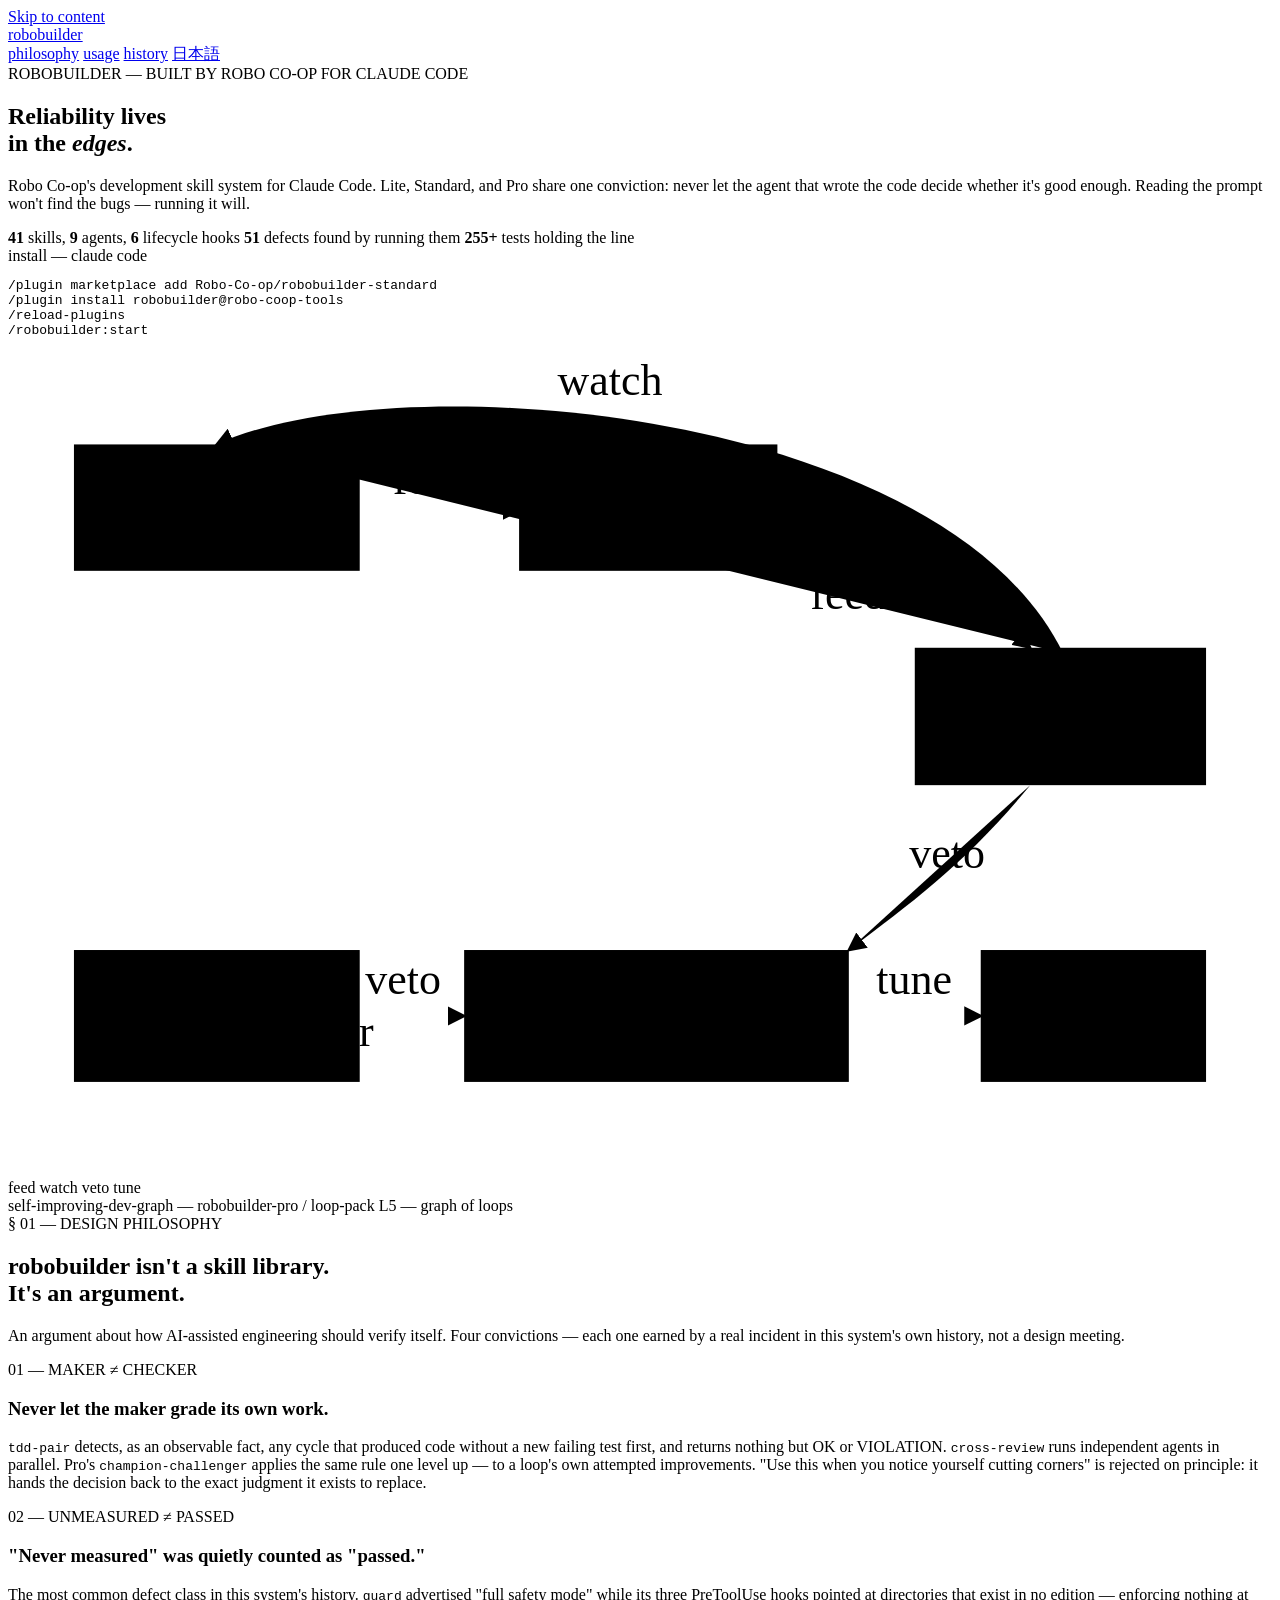
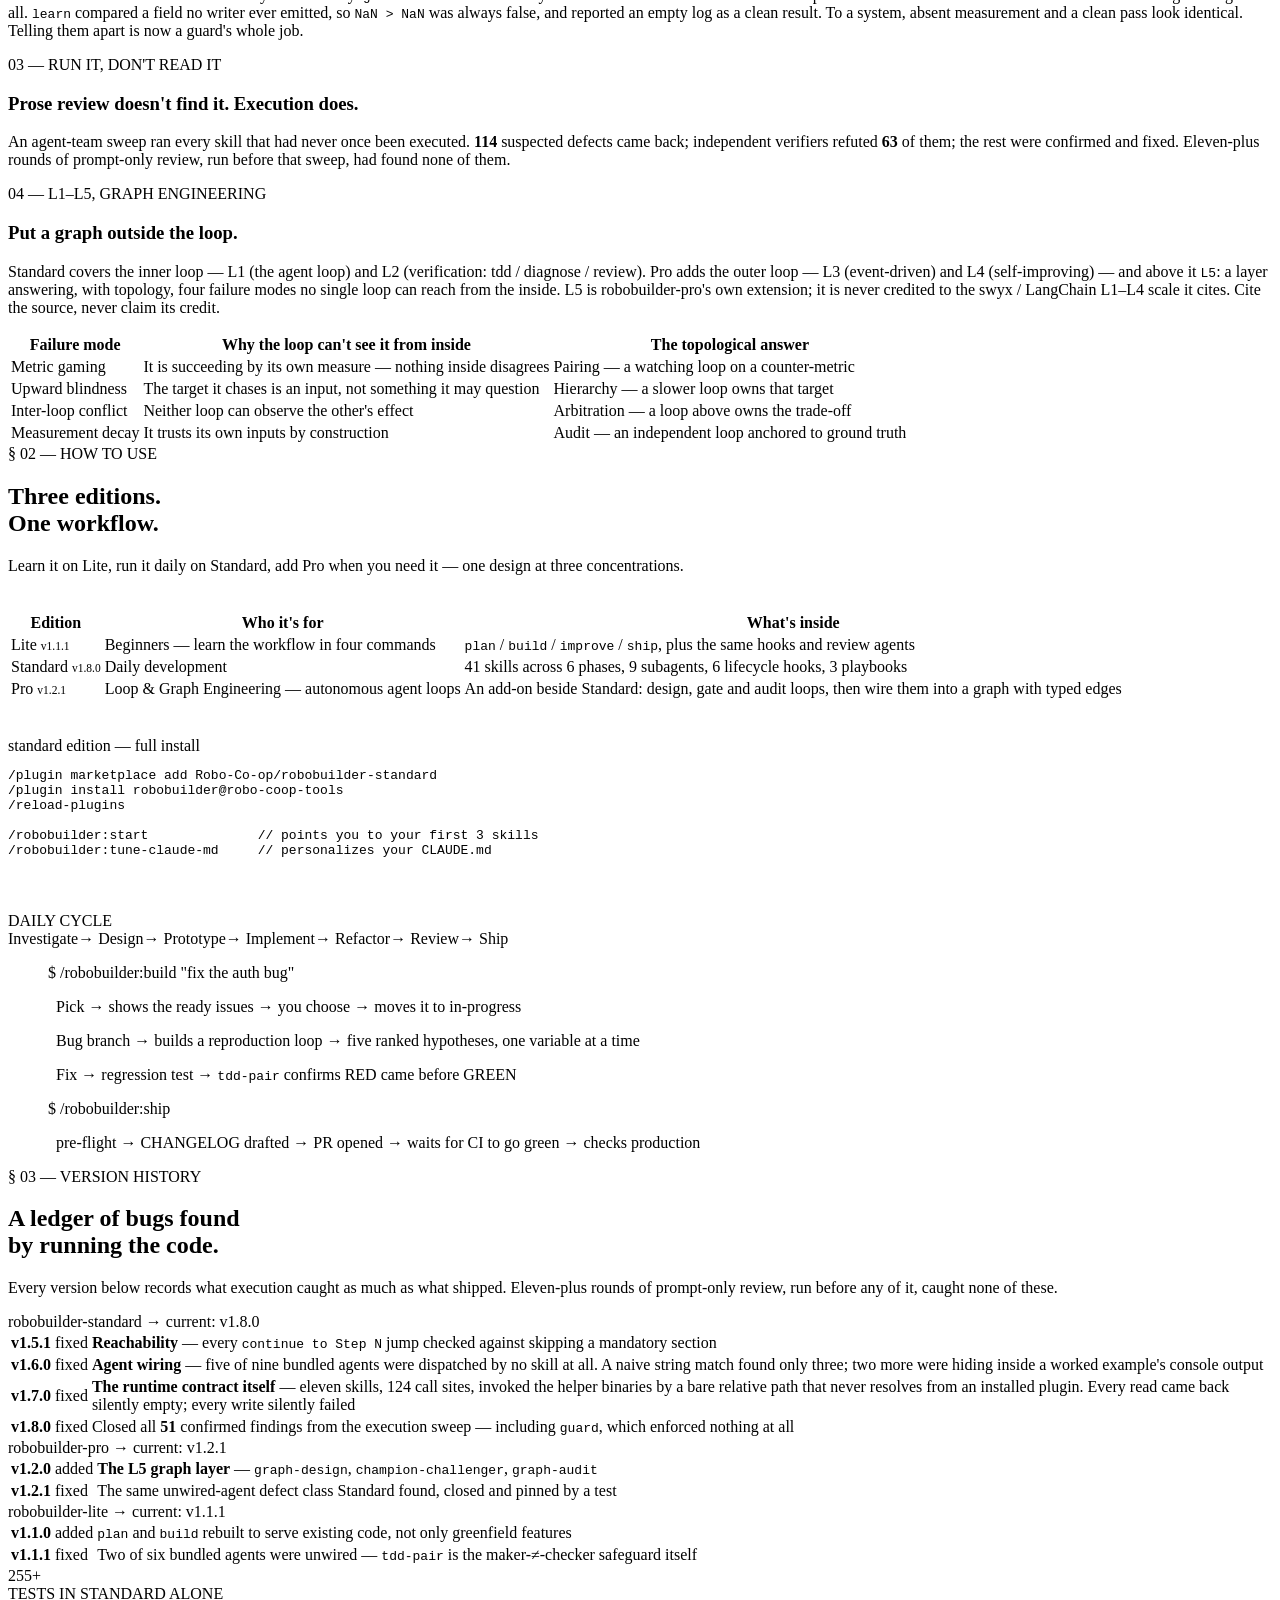
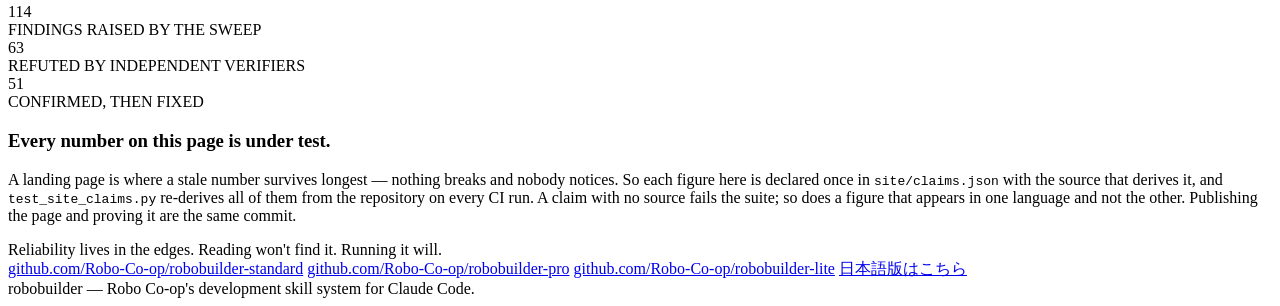
==== site/index.html @ 567af494 "Add the robobuilder site, with every number it prints under test The landing page is the artifact wh" ====
<!doctype html>
<html lang="en">
<head>
<meta charset="utf-8">
<meta name="viewport" content="width=device-width, initial-scale=1">
<title>robobuilder — reliability lives in the edges</title>
<meta name="description" content="Robo Co-op's development skill system for Claude Code. Never let the agent that wrote the code decide whether it's good enough.">
<meta property="og:title" content="robobuilder">
<meta property="og:description" content="Robo Co-op's development skill system for Claude Code. Reading the prompt won't find the bugs — running it will.">
<meta property="og:type" content="website">
<link rel="alternate" hreflang="en" href="/">
<link rel="alternate" hreflang="ja" href="/ja/">
<link rel="alternate" hreflang="x-default" href="/">
<link rel="icon" href="data:image/svg+xml,<svg xmlns='http://www.w3.org/2000/svg' viewBox='0 0 16 16'><rect width='16' height='16' fill='%23387E76'/></svg>">
<link rel="stylesheet" href="/assets/fonts.css">
<link rel="stylesheet" href="/assets/site.css">
</head>
<body>

<a class="skip" href="#main">Skip to content</a>

<div class="topbar">
  <div class="topbar-inner">
    <a class="brand" href="#top"><span class="dot"></span>robobuilder</a>
    <nav class="topnav" aria-label="Sections">
      <a class="navlink" href="#philosophy">philosophy</a>
      <a class="navlink" href="#usage">usage</a>
      <a class="navlink" href="#history">history</a>
      <a class="lang" href="/ja/" hreflang="ja" lang="ja">日本語</a>
    </nav>
  </div>
</div>

<main id="main">
<div id="top"></div>

<section class="hero">
  <div class="wrap">
    <div class="hero-grid">
      <div>
        <div class="eyebrow">ROBOBUILDER — BUILT BY ROBO CO-OP FOR CLAUDE CODE</div>
        <h1>Reliability lives<br>in the <em>edges</em>.</h1>
        <p class="lede">
          Robo Co-op's development skill system for Claude Code. Lite, Standard, and Pro
          share one conviction: never let the agent that wrote the code decide whether it's
          good enough. Reading the prompt won't find the bugs — running it will.
        </p>
        <div class="hero-meta">
          <span><b data-claim="skills">41</b> skills, <b data-claim="agents">9</b> agents, <b data-claim="hooks">6</b> lifecycle hooks</span>
          <span><b data-claim="sweep_confirmed">51</b> defects found by running them</span>
          <span><b data-claim="tests_floor">255+</b> tests holding the line</span>
        </div>
        <div class="install">
          <span class="corner tl"></span><span class="corner tr"></span><span class="corner bl"></span><span class="corner br"></span>
          <div class="install-label">install — claude code</div>
          <pre><span class="cmt">/plugin marketplace add</span> <span class="tok">Robo-Co-op/robobuilder-standard</span>
<span class="cmt">/plugin install</span> <span class="tok">robobuilder@robo-coop-tools</span>
<span class="cmt">/reload-plugins</span>
<span class="cmt">/robobuilder:start</span></pre>
        </div>
      </div>
      <div>
        <div class="graph-panel">
<svg viewBox="0 0 460 300" role="img" aria-label="dev-loop feeds a gate, which feeds a drift-monitor that watches dev-loop; a held-out set and the drift-monitor both veto champion-challenger, which tunes PROMPT.md">
  <defs>
    <marker id="mFeed" class="marker-feed" markerWidth="7" markerHeight="7" refX="6" refY="3.5" orient="auto"><path d="M0,0 L7,3.5 L0,7 Z"/></marker>
    <marker id="mWatch" class="marker-watch" markerWidth="7" markerHeight="7" refX="6" refY="3.5" orient="auto"><path d="M0,0 L7,3.5 L0,7 Z"/></marker>
    <marker id="mVeto" class="marker-veto" markerWidth="7" markerHeight="7" refX="6" refY="3.5" orient="auto"><path d="M0,0 L7,3.5 L0,7 Z"/></marker>
    <marker id="mTune" class="marker-tune" markerWidth="7" markerHeight="7" refX="6" refY="3.5" orient="auto"><path d="M0,0 L7,3.5 L0,7 Z"/></marker>
  </defs>
  <path class="edge-watch pulse" marker-end="url(#mWatch)" d="M 384,110 C 340,20 140,4 76,34"/>
  <text class="edge-label w" x="200" y="16">watch</text>
  <path class="edge-feed" marker-end="url(#mFeed)" d="M 128,58 L 186,58"/>
  <text class="edge-label t" x="140" y="52">feed</text>
  <path class="edge-feed" marker-end="url(#mFeed)" d="M 280,68 C 320,80 350,90 372,108"/>
  <text class="edge-label t" x="292" y="94">feed</text>
  <path class="edge-veto" marker-end="url(#mVeto)" d="M 128,242 L 166,242"/>
  <text class="edge-label v" x="130" y="234">veto</text>
  <path class="edge-veto" marker-end="url(#mVeto)" d="M 372,158 C 350,185 330,200 306,218"/>
  <text class="edge-label v" x="328" y="188">veto</text>
  <path class="edge-tune pulse" marker-end="url(#mTune)" d="M 318,242 L 354,242"/>
  <text class="edge-label w" x="316" y="234">tune</text>
  <rect class="gnode-rect" x="24" y="34" width="104" height="46"/>
  <text class="gnode-text" x="34" y="54">dev-loop</text>
  <text class="gnode-sub" x="34" y="68">producer</text>
  <rect class="gnode-rect" x="186" y="34" width="94" height="46"/>
  <text class="gnode-text" x="196" y="54">gate</text>
  <text class="gnode-sub" x="196" y="68">Stop-hook</text>
  <rect class="gnode-rect" x="330" y="108" width="106" height="50"/>
  <text class="gnode-text" x="340" y="129">drift-monitor</text>
  <text class="gnode-sub" x="340" y="143">counter-metric</text>
  <rect class="gnode-anchor" x="24" y="218" width="104" height="48"/>
  <text class="gnode-text" x="34" y="239">held-out</text>
  <text class="gnode-sub" x="34" y="253">external anchor</text>
  <rect class="gnode-rect" x="166" y="218" width="140" height="48"/>
  <text class="gnode-text" x="176" y="239">champion-</text>
  <text class="gnode-text" x="176" y="251">challenger</text>
  <rect class="gnode-rect" x="354" y="218" width="82" height="48"/>
  <text class="gnode-text" x="364" y="239">PROMPT</text>
  <text class="gnode-text" x="364" y="251">.md</text>
</svg>
          <div class="legend">
            <span><i class="l-feed"></i>feed</span>
            <span><i class="l-watch"></i>watch</span>
            <span><i class="l-veto"></i>veto</span>
            <span><i class="l-tune"></i>tune</span>
          </div>
          <div class="graph-caption">
            <span>self-improving-dev-graph — robobuilder-pro / loop-pack</span>
            <span>L5 — graph of loops</span>
          </div>
        </div>
      </div>
    </div>
  </div>
</section>

<section id="philosophy">
  <div class="wrap">
    <div class="eyebrow">§ 01 — DESIGN PHILOSOPHY</div>
    <h2>robobuilder isn't a skill library.<br>It's an argument.</h2>
    <p class="lede" style="margin-top:18px;">
      An argument about how AI-assisted engineering should verify itself. Four convictions —
      each one earned by a real incident in this system's own history, not a design meeting.
    </p>

    <div class="principles">
      <div class="principle">
        <div class="num">01 — MAKER ≠ CHECKER</div>
        <h3>Never let the maker grade its own work.</h3>
        <p>
          <code>tdd-pair</code> detects, as an observable fact, any cycle that produced code
          without a new failing test first, and returns nothing but OK or VIOLATION.
          <code>cross-review</code> runs independent agents in parallel. Pro's
          <code>champion-challenger</code> applies the same rule one level up — to a loop's own
          attempted improvements. "Use this when you notice yourself cutting corners" is
          rejected on principle: it hands the decision back to the exact judgment it exists
          to replace.
        </p>
      </div>
      <div class="principle">
        <div class="num">02 — UNMEASURED ≠ PASSED</div>
        <h3>"Never measured" was quietly counted as "passed."</h3>
        <p>
          The most common defect class in this system's history. <code>guard</code> advertised
          "full safety mode" while its three PreToolUse hooks pointed at directories that exist
          in no edition — enforcing nothing at all. <code>learn</code> compared a field no
          writer ever emitted, so <code>NaN &gt; NaN</code> was always false, and reported an
          empty log as a clean result. To a system, absent measurement and a clean pass look
          identical. Telling them apart is now a guard's whole job.
        </p>
      </div>
      <div class="principle">
        <div class="num">03 — RUN IT, DON'T READ IT</div>
        <h3>Prose review doesn't find it. Execution does.</h3>
        <p>
          An agent-team sweep ran every skill that had never once been executed.
          <b data-claim="sweep_raised">114</b> suspected defects came back; independent
          verifiers refuted <b data-claim="sweep_refuted">63</b> of them; the rest were
          confirmed and fixed. Eleven-plus rounds of prompt-only review, run before that sweep,
          had found none of them.
        </p>
      </div>
      <div class="principle">
        <div class="num">04 — L1–L5, GRAPH ENGINEERING</div>
        <h3>Put a graph outside the loop.</h3>
        <p>
          Standard covers the inner loop — L1 (the agent loop) and L2 (verification: tdd /
          diagnose / review). Pro adds the outer loop — L3 (event-driven) and L4
          (self-improving) — and above it <code>L5</code>: a layer answering, with topology,
          four failure modes no single loop can reach from the inside. L5 is
          robobuilder-pro's own extension; it is never credited to the swyx / LangChain L1–L4
          scale it cites. Cite the source, never claim its credit.
        </p>
      </div>
    </div>

    <div class="table-scroll">
    <table class="pathology-table">
      <thead><tr><th>Failure mode</th><th>Why the loop can't see it from inside</th><th>The topological answer</th></tr></thead>
      <tbody>
        <tr><td>Metric gaming</td><td>It is succeeding by its own measure — nothing inside disagrees</td><td>Pairing — a watching loop on a counter-metric</td></tr>
        <tr><td>Upward blindness</td><td>The target it chases is an input, not something it may question</td><td>Hierarchy — a slower loop owns that target</td></tr>
        <tr><td>Inter-loop conflict</td><td>Neither loop can observe the other's effect</td><td>Arbitration — a loop above owns the trade-off</td></tr>
        <tr><td>Measurement decay</td><td>It trusts its own inputs by construction</td><td>Audit — an independent loop anchored to ground truth</td></tr>
      </tbody>
    </table>
    </div>
  </div>
</section>

<section id="usage">
  <div class="wrap">
    <div class="eyebrow">§ 02 — HOW TO USE</div>
    <h2>Three editions.<br>One workflow.</h2>
    <p class="lede" style="margin-top:18px;">
      Learn it on Lite, run it daily on Standard, add Pro when you need it — one design at
      three concentrations.
    </p>

    <div class="table-scroll" style="margin-top:36px;">
      <table class="ed-table">
        <thead><tr><th>Edition</th><th>Who it's for</th><th>What's inside</th></tr></thead>
        <tbody>
          <tr>
            <td class="ed-name lite">Lite <span style="font-family:var(--font-mono);font-size:0.72rem;color:var(--ink-faint);font-weight:400;">v<span data-claim="lite_version">1.1.1</span></span></td>
            <td>Beginners — learn the workflow in four commands</td>
            <td><code>plan</code> / <code>build</code> / <code>improve</code> / <code>ship</code>, plus the same hooks and review agents</td>
          </tr>
          <tr>
            <td class="ed-name standard">Standard <span style="font-family:var(--font-mono);font-size:0.72rem;color:var(--ink-faint);font-weight:400;">v<span data-claim="standard_version">1.8.0</span></span></td>
            <td>Daily development</td>
            <td>41 skills across 6 phases, 9 subagents, 6 lifecycle hooks, 3 playbooks</td>
          </tr>
          <tr>
            <td class="ed-name pro">Pro <span style="font-family:var(--font-mono);font-size:0.72rem;color:var(--ink-faint);font-weight:400;">v<span data-claim="pro_version">1.2.1</span></span></td>
            <td>Loop &amp; Graph Engineering — autonomous agent loops</td>
            <td>An add-on beside Standard: design, gate and audit loops, then wire them into a graph with typed edges</td>
          </tr>
        </tbody>
      </table>
    </div>

    <div class="install" style="max-width:560px;margin-top:36px;">
      <span class="corner tl"></span><span class="corner tr"></span><span class="corner bl"></span><span class="corner br"></span>
      <div class="install-label">standard edition — full install</div>
      <pre><span class="cmt">/plugin marketplace add</span> <span class="tok">Robo-Co-op/robobuilder-standard</span>
<span class="cmt">/plugin install</span> <span class="tok">robobuilder@robo-coop-tools</span>
<span class="cmt">/reload-plugins</span>

<span class="cmt">/robobuilder:start</span>              <span class="cmt">// points you to your first 3 skills</span>
<span class="cmt">/robobuilder:tune-claude-md</span>     <span class="cmt">// personalizes your CLAUDE.md</span></pre>
    </div>

    <div class="eyebrow" style="margin-top:54px;">DAILY CYCLE</div>
    <div class="cycle">
      <span class="chip">Investigate</span><span class="arrow">→</span>
      <span class="chip">Design</span><span class="arrow">→</span>
      <span class="chip">Prototype</span><span class="arrow">→</span>
      <span class="chip">Implement</span><span class="arrow">→</span>
      <span class="chip">Refactor</span><span class="arrow">→</span>
      <span class="chip">Review</span><span class="arrow">→</span>
      <span class="chip">Ship</span>
    </div>

    <blockquote class="example">
      <p><span class="who">$</span> <span class="arw">/robobuilder:build</span> "fix the auth bug"</p>
      <p>&nbsp;&nbsp;Pick <span class="arw">→</span> shows the ready issues <span class="arw">→</span> you choose <span class="arw">→</span> moves it to in-progress</p>
      <p>&nbsp;&nbsp;Bug branch <span class="arw">→</span> builds a reproduction loop <span class="arw">→</span> five ranked hypotheses, one variable at a time</p>
      <p>&nbsp;&nbsp;Fix <span class="arw">→</span> regression test <span class="arw">→</span> <code>tdd-pair</code> confirms RED came before GREEN</p>
      <p><span class="who">$</span> <span class="arw">/robobuilder:ship</span></p>
      <p>&nbsp;&nbsp;pre-flight <span class="arw">→</span> CHANGELOG drafted <span class="arw">→</span> PR opened <span class="arw">→</span> waits for CI to go green <span class="arw">→</span> checks production</p>
    </blockquote>
  </div>
</section>

<section id="history">
  <div class="wrap">
    <div class="eyebrow">§ 03 — VERSION HISTORY</div>
    <h2>A ledger of bugs found<br>by running the code.</h2>
    <p class="lede" style="margin-top:18px;">
      Every version below records what execution caught as much as what shipped. Eleven-plus
      rounds of prompt-only review, run before any of it, caught none of these.
    </p>

    <div class="ledger-group">
      <div class="ledger-repo">
        <span class="repo-name">robobuilder-standard</span>
        <span class="repo-current">→ current: v<span data-claim="standard_version">1.8.0</span></span>
      </div>
      <div class="table-scroll">
      <table class="ledger">
        <tbody>
          <tr>
            <td class="v"><b>v1.5.1</b></td><td class="tagcell"><span class="tag-pill tag-fixed">fixed</span></td>
            <td class="desc"><b>Reachability</b> — every <code>continue to Step N</code> jump checked against skipping a mandatory section</td>
          </tr>
          <tr>
            <td class="v"><b>v1.6.0</b></td><td class="tagcell"><span class="tag-pill tag-fixed">fixed</span></td>
            <td class="desc"><b>Agent wiring</b> — five of nine bundled agents were dispatched by no skill at all. A naive string match found only three; two more were hiding inside a worked example's console output</td>
          </tr>
          <tr>
            <td class="v"><b>v1.7.0</b></td><td class="tagcell"><span class="tag-pill tag-fixed">fixed</span></td>
            <td class="desc"><b>The runtime contract itself</b> — eleven skills, 124 call sites, invoked the helper binaries by a bare relative path that never resolves from an installed plugin. Every read came back silently empty; every write silently failed</td>
          </tr>
          <tr>
            <td class="v"><b>v1.8.0</b></td><td class="tagcell"><span class="tag-pill tag-fixed">fixed</span></td>
            <td class="desc">Closed all <b>51</b> confirmed findings from the execution sweep — including <code>guard</code>, which enforced nothing at all</td>
          </tr>
        </tbody>
      </table>
      </div>
    </div>

    <div class="ledger-group">
      <div class="ledger-repo">
        <span class="repo-name">robobuilder-pro</span>
        <span class="repo-current">→ current: v<span data-claim="pro_version">1.2.1</span></span>
      </div>
      <div class="table-scroll">
      <table class="ledger">
        <tbody>
          <tr>
            <td class="v"><b>v1.2.0</b></td><td class="tagcell"><span class="tag-pill tag-added">added</span></td>
            <td class="desc"><b>The L5 graph layer</b> — <code>graph-design</code>, <code>champion-challenger</code>, <code>graph-audit</code></td>
          </tr>
          <tr>
            <td class="v"><b>v1.2.1</b></td><td class="tagcell"><span class="tag-pill tag-fixed">fixed</span></td>
            <td class="desc">The same unwired-agent defect class Standard found, closed and pinned by a test</td>
          </tr>
        </tbody>
      </table>
      </div>
    </div>

    <div class="ledger-group">
      <div class="ledger-repo">
        <span class="repo-name">robobuilder-lite</span>
        <span class="repo-current">→ current: v<span data-claim="lite_version">1.1.1</span></span>
      </div>
      <div class="table-scroll">
      <table class="ledger">
        <tbody>
          <tr>
            <td class="v"><b>v1.1.0</b></td><td class="tagcell"><span class="tag-pill tag-added">added</span></td>
            <td class="desc"><code>plan</code> and <code>build</code> rebuilt to serve existing code, not only greenfield features</td>
          </tr>
          <tr>
            <td class="v"><b>v1.1.1</b></td><td class="tagcell"><span class="tag-pill tag-fixed">fixed</span></td>
            <td class="desc">Two of six bundled agents were unwired — <code>tdd-pair</code> is the maker-≠-checker safeguard itself</td>
          </tr>
        </tbody>
      </table>
      </div>
    </div>

    <div class="stat-strip">
      <div class="stat"><div class="n" data-claim="tests_floor">255+</div><div class="l">TESTS IN STANDARD ALONE</div></div>
      <div class="stat"><div class="n" data-claim="sweep_raised">114</div><div class="l">FINDINGS RAISED BY THE SWEEP</div></div>
      <div class="stat"><div class="n" data-claim="sweep_refuted">63</div><div class="l">REFUTED BY INDEPENDENT VERIFIERS</div></div>
      <div class="stat"><div class="n" data-claim="sweep_confirmed">51</div><div class="l">CONFIRMED, THEN FIXED</div></div>
    </div>

    <div class="verified">
      <h3>Every number on this page is under test.</h3>
      <p>
        A landing page is where a stale number survives longest — nothing breaks and nobody
        notices. So each figure here is declared once in <code>site/claims.json</code> with the
        source that derives it, and <code>test_site_claims.py</code> re-derives all of them
        from the repository on every CI run. A claim with no source fails the suite; so does a
        figure that appears in one language and not the other. Publishing the page and proving
        it are the same commit.
      </p>
    </div>
  </div>
</section>
</main>

<footer>
  <div class="wrap">
    <div class="foot-grid">
      <div class="foot-thesis">Reliability lives in the edges. Reading won't find it. Running it will.</div>
      <div class="foot-repos">
        <a href="https://github.com/Robo-Co-op/robobuilder-standard">github.com/Robo-Co-op/robobuilder-standard</a>
        <a href="https://github.com/Robo-Co-op/robobuilder-pro">github.com/Robo-Co-op/robobuilder-pro</a>
        <a href="https://github.com/Robo-Co-op/robobuilder-lite">github.com/Robo-Co-op/robobuilder-lite</a>
        <a href="/ja/" hreflang="ja" lang="ja">日本語版はこちら</a>
      </div>
    </div>
    <div class="foot-note">robobuilder — Robo Co-op's development skill system for Claude Code.</div>
  </div>
</footer>

</body>
</html>
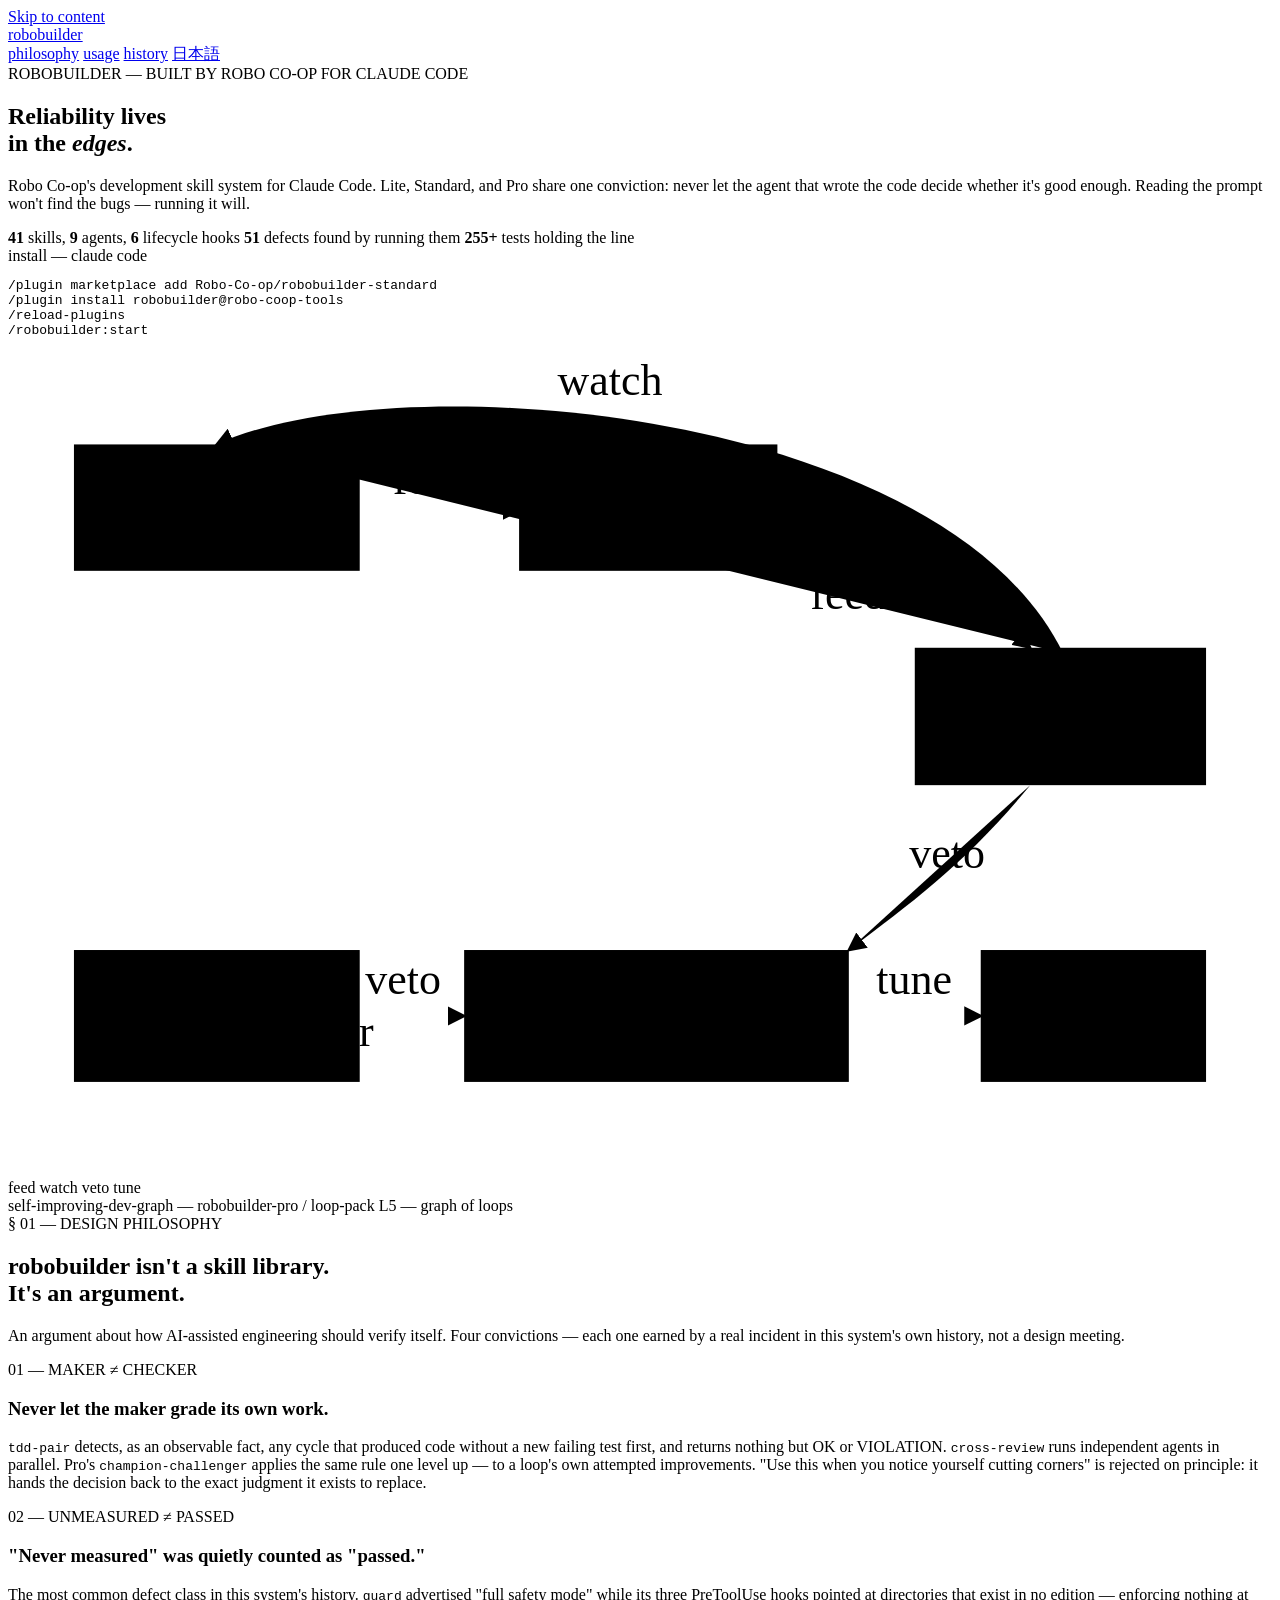
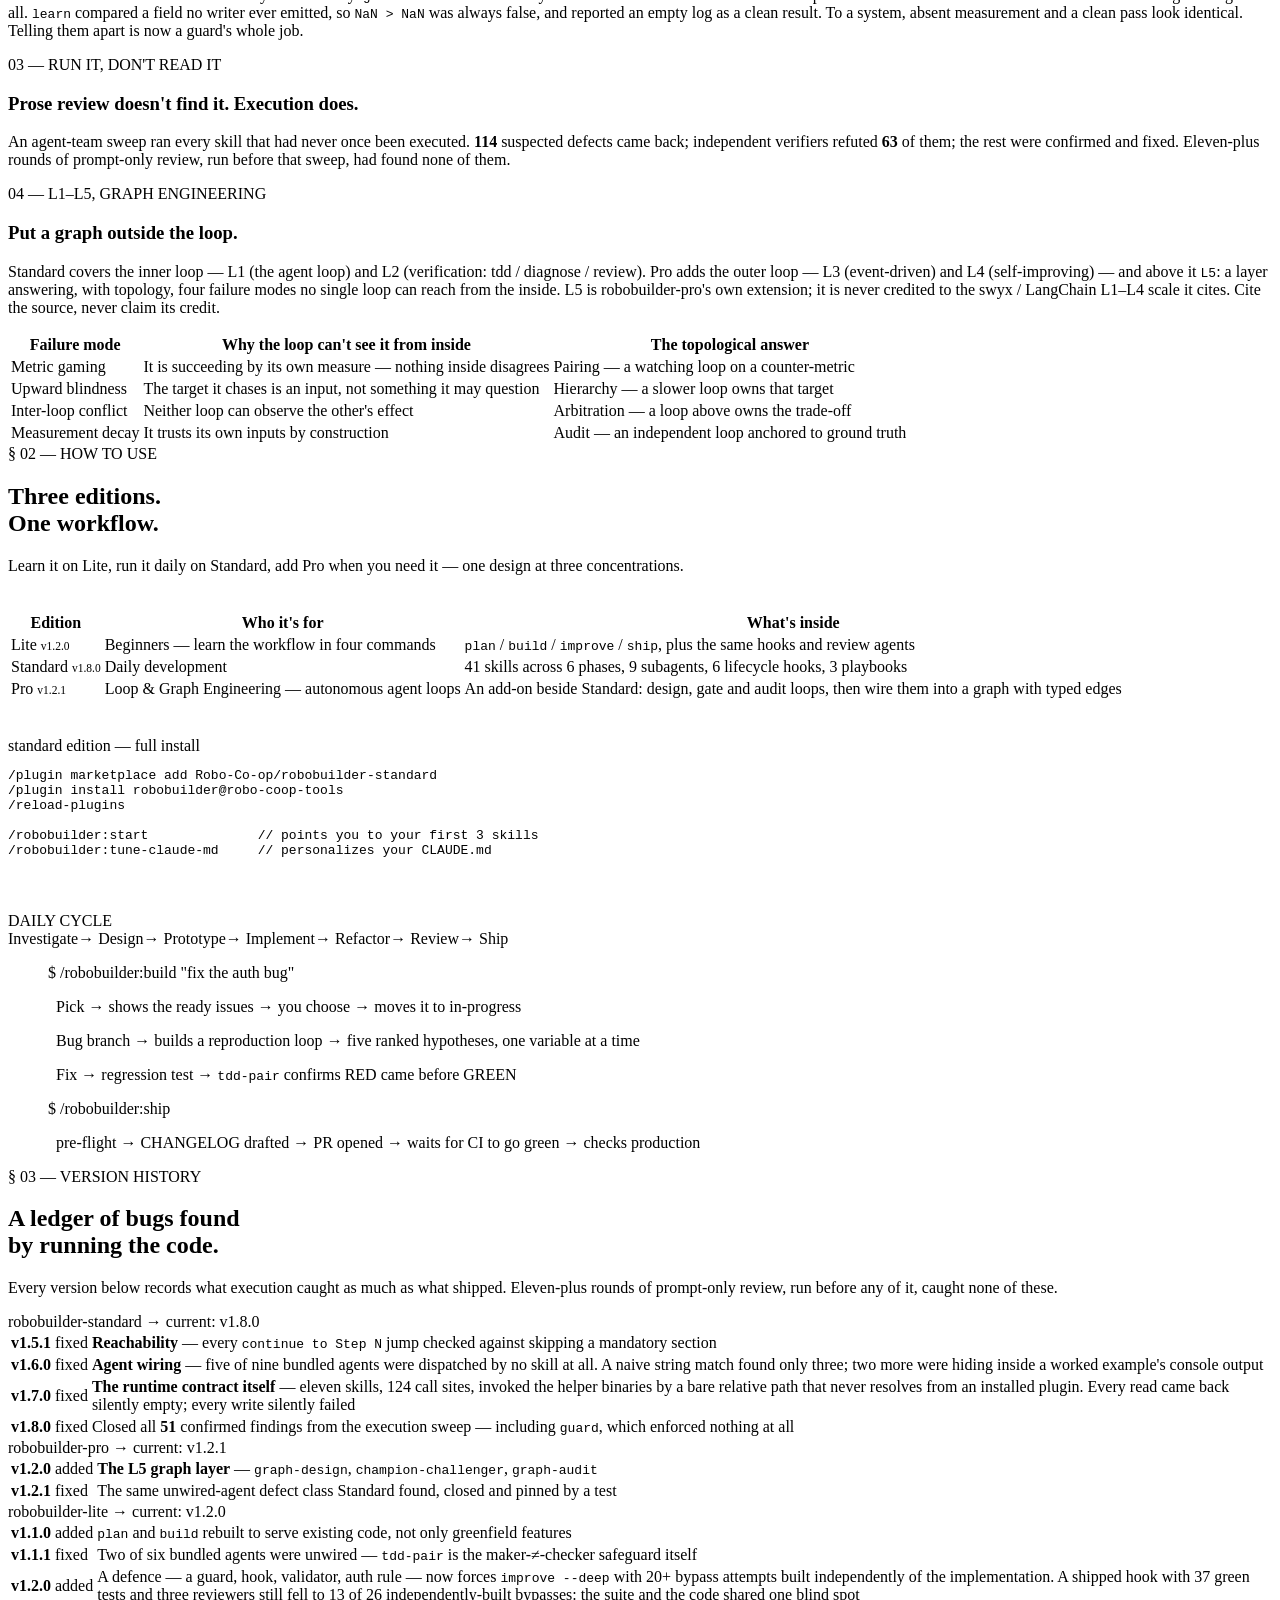
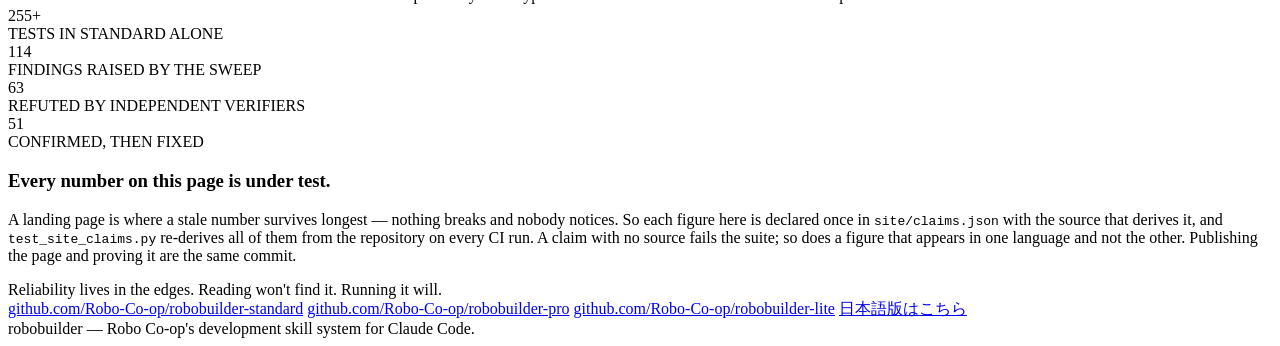
==== commit 8efb70a4: "Fix the site's own stale-number bug: robobuilder-lite moved to 1.2.0 Merging #10 (the site) and #11 " ====
--- a/site/index.html
+++ b/site/index.html
@@ -9,7 +9,7 @@
 <meta property="og:description" content="Robo Co-op's development skill system for Claude Code. Reading the prompt won't find the bugs — running it will.">
 <meta property="og:type" content="website">
 <link rel="alternate" hreflang="en" href="/">
-<link rel="alternate" hreflang="ja" href="/ja/">
+<link rel="alternate" hreflang="ja" href="/ja">
 <link rel="alternate" hreflang="x-default" href="/">
 <link rel="icon" href="data:image/svg+xml,<svg xmlns='http://www.w3.org/2000/svg' viewBox='0 0 16 16'><rect width='16' height='16' fill='%23387E76'/></svg>">
 <link rel="stylesheet" href="/assets/fonts.css">
@@ -26,7 +26,7 @@
       <a class="navlink" href="#philosophy">philosophy</a>
       <a class="navlink" href="#usage">usage</a>
       <a class="navlink" href="#history">history</a>
-      <a class="lang" href="/ja/" hreflang="ja" lang="ja">日本語</a>
+      <a class="lang" href="/ja" hreflang="ja" lang="ja">日本語</a>
     </nav>
   </div>
 </div>
@@ -203,7 +203,7 @@
         <thead><tr><th>Edition</th><th>Who it's for</th><th>What's inside</th></tr></thead>
         <tbody>
           <tr>
-            <td class="ed-name lite">Lite <span style="font-family:var(--font-mono);font-size:0.72rem;color:var(--ink-faint);font-weight:400;">v<span data-claim="lite_version">1.1.1</span></span></td>
+            <td class="ed-name lite">Lite <span style="font-family:var(--font-mono);font-size:0.72rem;color:var(--ink-faint);font-weight:400;">v<span data-claim="lite_version">1.2.0</span></span></td>
             <td>Beginners — learn the workflow in four commands</td>
             <td><code>plan</code> / <code>build</code> / <code>improve</code> / <code>ship</code>, plus the same hooks and review agents</td>
           </tr>
@@ -316,7 +316,7 @@
     <div class="ledger-group">
       <div class="ledger-repo">
         <span class="repo-name">robobuilder-lite</span>
-        <span class="repo-current">→ current: v<span data-claim="lite_version">1.1.1</span></span>
+        <span class="repo-current">→ current: v<span data-claim="lite_version">1.2.0</span></span>
       </div>
       <div class="table-scroll">
       <table class="ledger">
@@ -328,6 +328,10 @@
           <tr>
             <td class="v"><b>v1.1.1</b></td><td class="tagcell"><span class="tag-pill tag-fixed">fixed</span></td>
             <td class="desc">Two of six bundled agents were unwired — <code>tdd-pair</code> is the maker-≠-checker safeguard itself</td>
+          </tr>
+          <tr>
+            <td class="v"><b>v1.2.0</b></td><td class="tagcell"><span class="tag-pill tag-added">added</span></td>
+            <td class="desc">A defence — a guard, hook, validator, auth rule — now forces <code>improve --deep</code> with 20+ bypass attempts built independently of the implementation. A shipped hook with 37 green tests and three reviewers still fell to 13 of 26 independently-built bypasses: the suite and the code shared one blind spot</td>
           </tr>
         </tbody>
       </table>
@@ -364,7 +368,7 @@
         <a href="https://github.com/Robo-Co-op/robobuilder-standard">github.com/Robo-Co-op/robobuilder-standard</a>
         <a href="https://github.com/Robo-Co-op/robobuilder-pro">github.com/Robo-Co-op/robobuilder-pro</a>
         <a href="https://github.com/Robo-Co-op/robobuilder-lite">github.com/Robo-Co-op/robobuilder-lite</a>
-        <a href="/ja/" hreflang="ja" lang="ja">日本語版はこちら</a>
+        <a href="/ja" hreflang="ja" lang="ja">日本語版はこちら</a>
       </div>
     </div>
     <div class="foot-note">robobuilder — Robo Co-op's development skill system for Claude Code.</div>
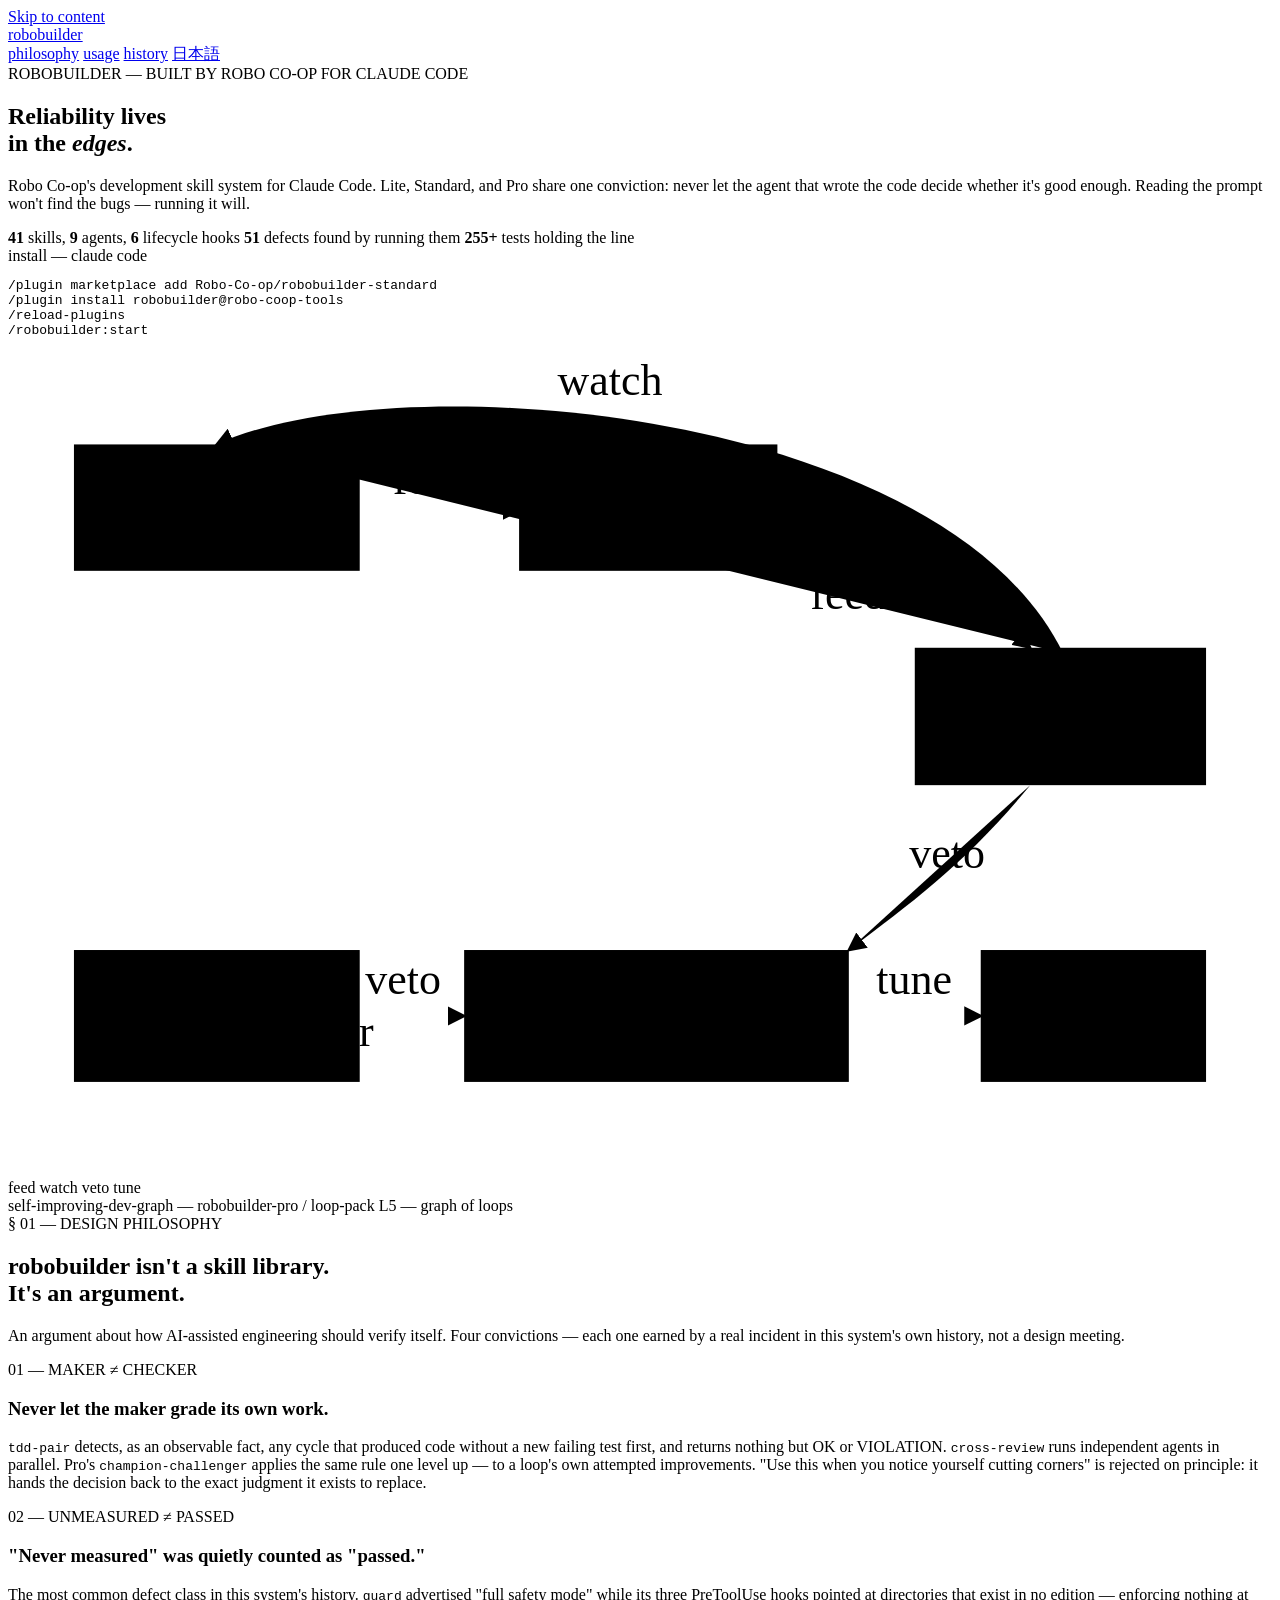
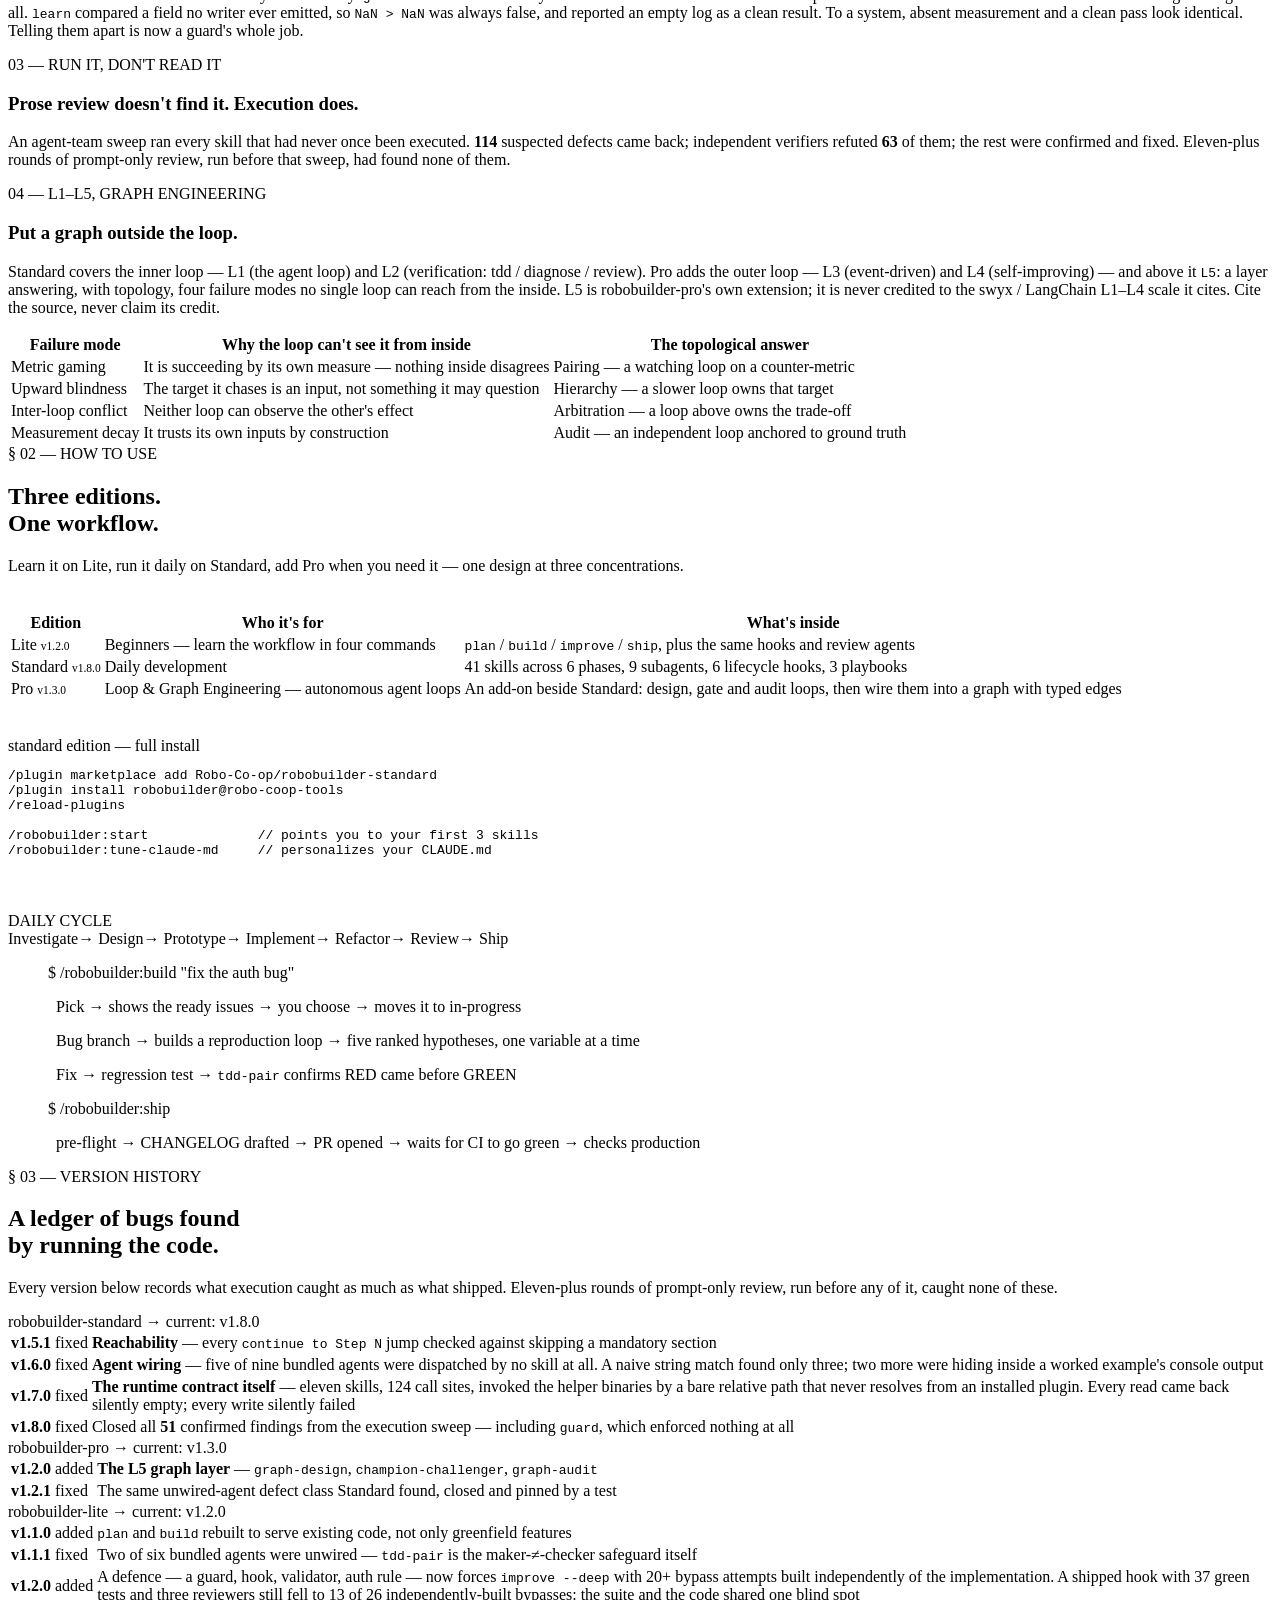
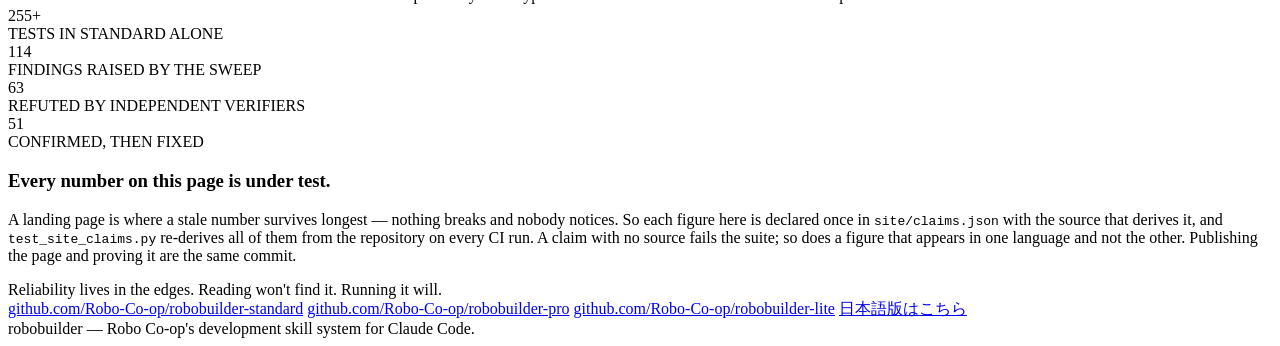
==== commit 3a361ab8: "Pin Pro 1.3.0 and carry it into the site's claims robobuilder-pro shipped the render gate as 1.3.0. " ====
--- a/site/index.html
+++ b/site/index.html
@@ -213,7 +213,7 @@
             <td>41 skills across 6 phases, 9 subagents, 6 lifecycle hooks, 3 playbooks</td>
           </tr>
           <tr>
-            <td class="ed-name pro">Pro <span style="font-family:var(--font-mono);font-size:0.72rem;color:var(--ink-faint);font-weight:400;">v<span data-claim="pro_version">1.2.1</span></span></td>
+            <td class="ed-name pro">Pro <span style="font-family:var(--font-mono);font-size:0.72rem;color:var(--ink-faint);font-weight:400;">v<span data-claim="pro_version">1.3.0</span></span></td>
             <td>Loop &amp; Graph Engineering — autonomous agent loops</td>
             <td>An add-on beside Standard: design, gate and audit loops, then wire them into a graph with typed edges</td>
           </tr>
@@ -295,7 +295,7 @@
     <div class="ledger-group">
       <div class="ledger-repo">
         <span class="repo-name">robobuilder-pro</span>
-        <span class="repo-current">→ current: v<span data-claim="pro_version">1.2.1</span></span>
+        <span class="repo-current">→ current: v<span data-claim="pro_version">1.3.0</span></span>
       </div>
       <div class="table-scroll">
       <table class="ledger">
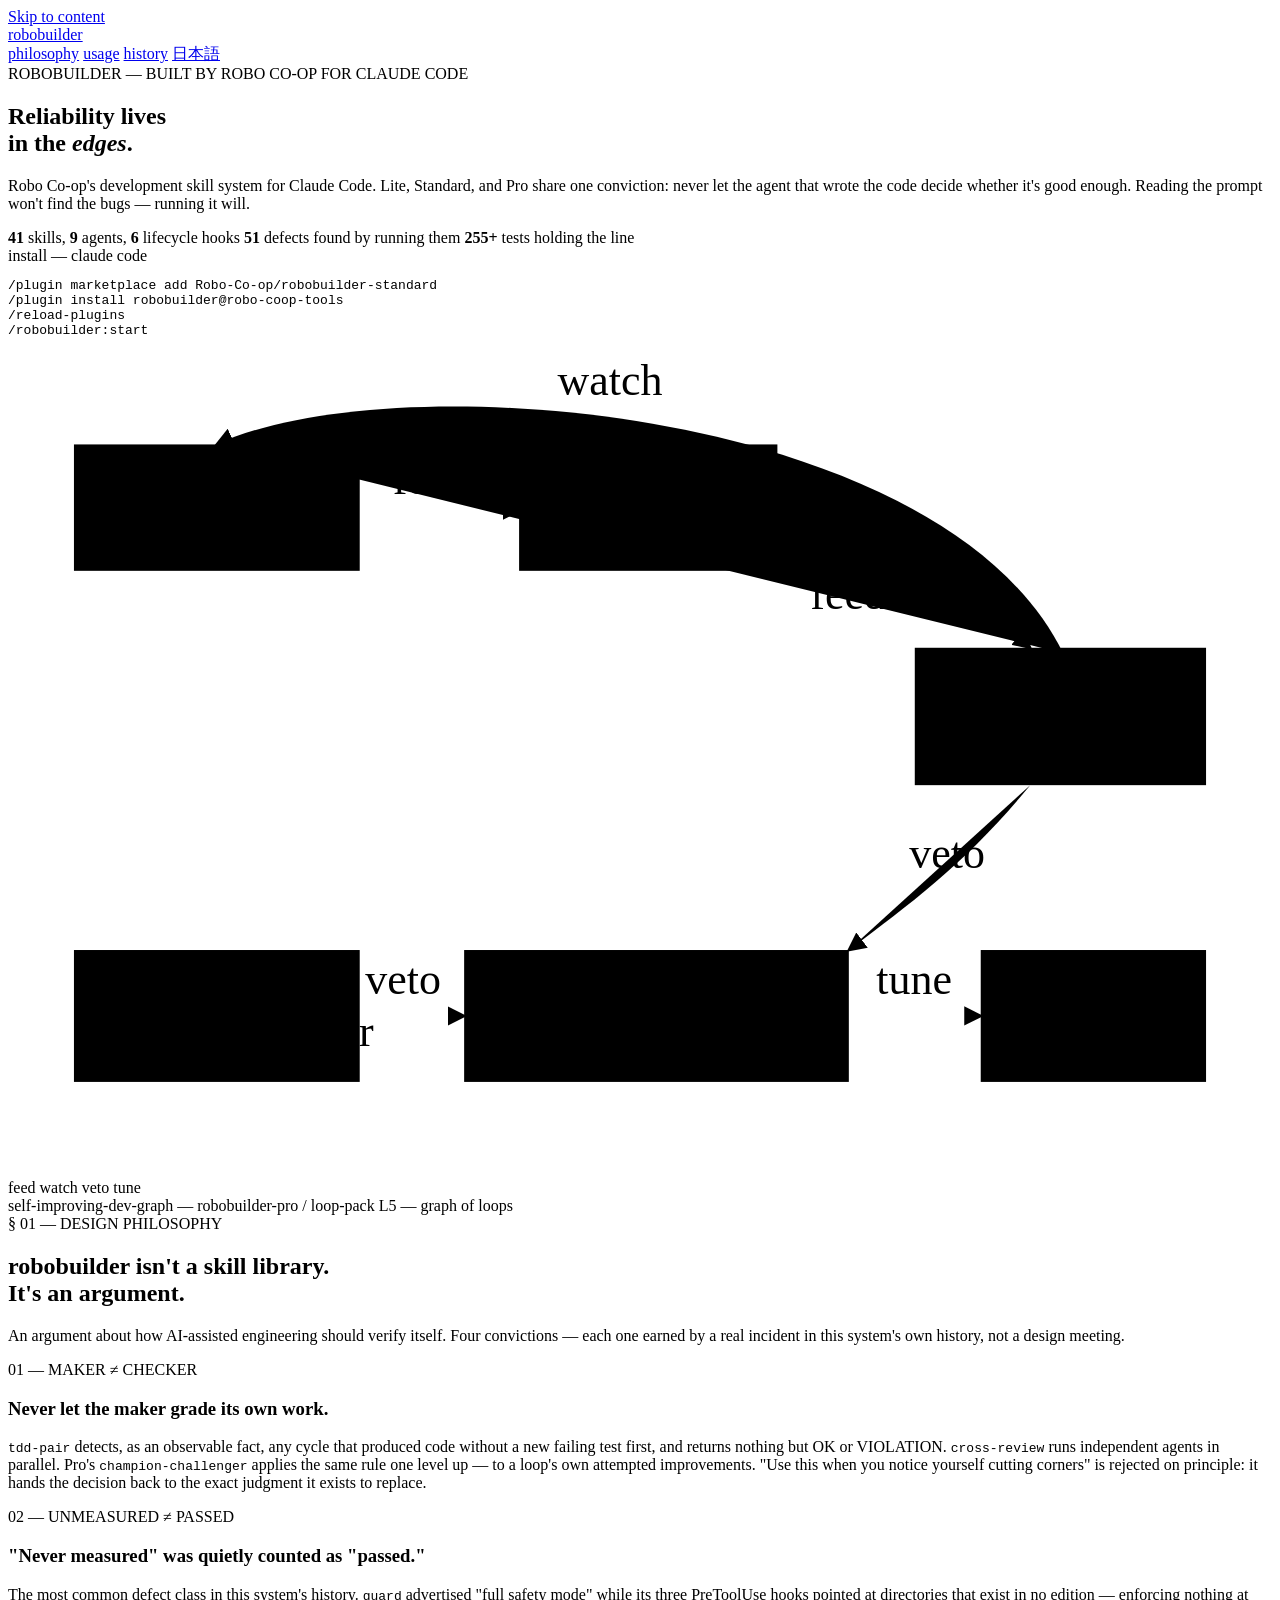
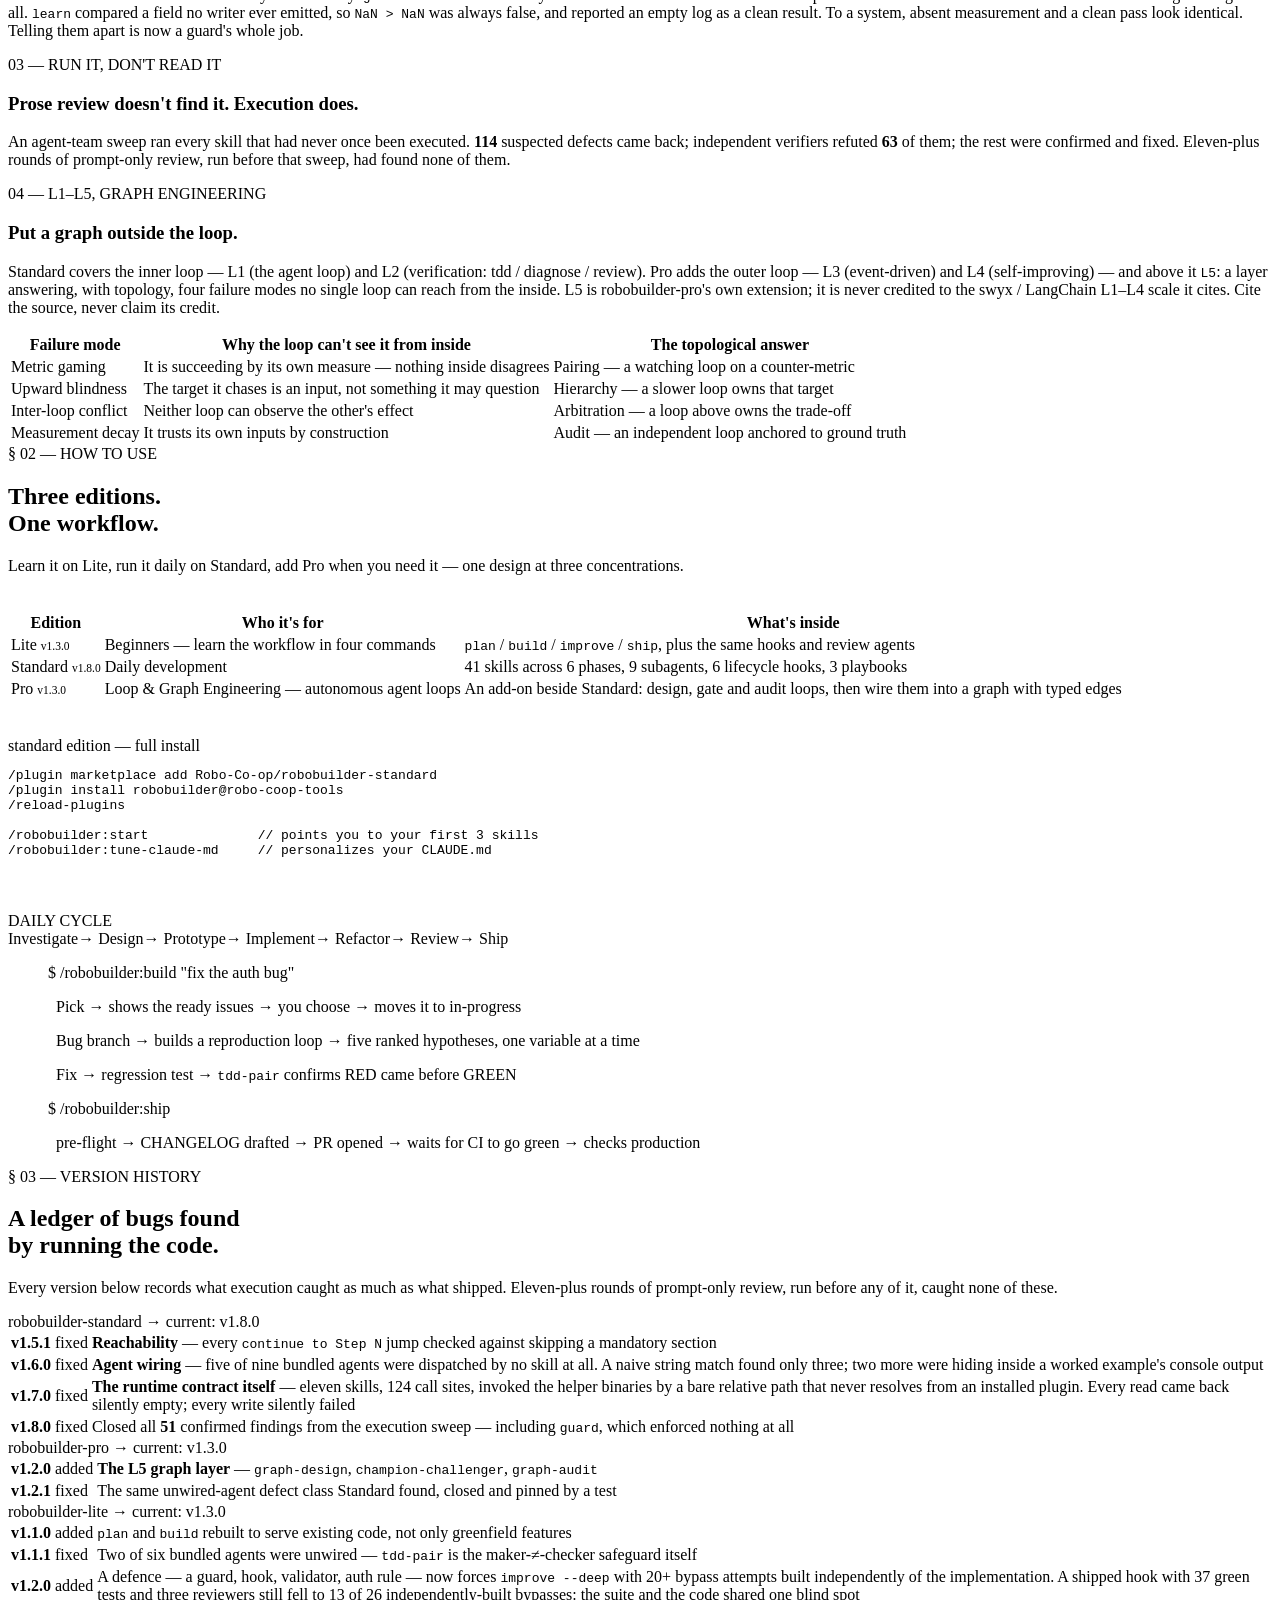
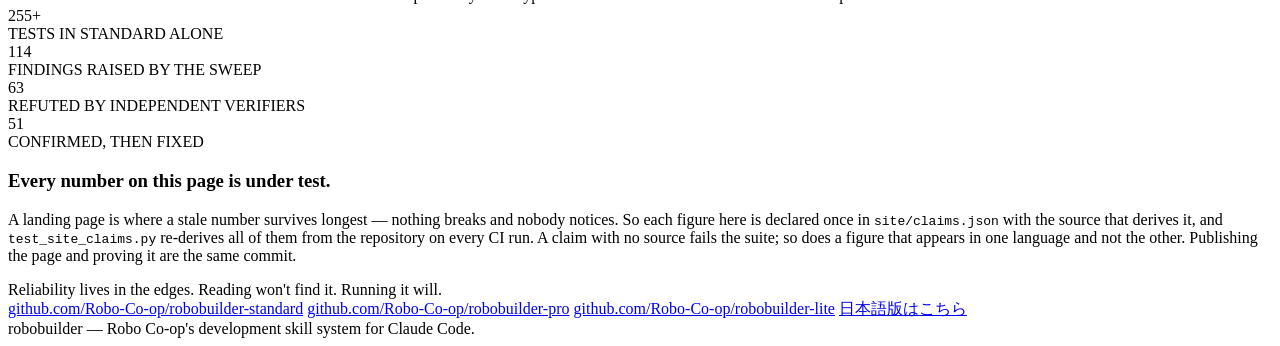
==== commit 9fbb8ba7: "Pin Lite 1.3.0 alongside Pro 1.3.0 Lite shipped its half of the render check as 1.3.0. Pinning the v" ====
--- a/site/index.html
+++ b/site/index.html
@@ -203,7 +203,7 @@
         <thead><tr><th>Edition</th><th>Who it's for</th><th>What's inside</th></tr></thead>
         <tbody>
           <tr>
-            <td class="ed-name lite">Lite <span style="font-family:var(--font-mono);font-size:0.72rem;color:var(--ink-faint);font-weight:400;">v<span data-claim="lite_version">1.2.0</span></span></td>
+            <td class="ed-name lite">Lite <span style="font-family:var(--font-mono);font-size:0.72rem;color:var(--ink-faint);font-weight:400;">v<span data-claim="lite_version">1.3.0</span></span></td>
             <td>Beginners — learn the workflow in four commands</td>
             <td><code>plan</code> / <code>build</code> / <code>improve</code> / <code>ship</code>, plus the same hooks and review agents</td>
           </tr>
@@ -316,7 +316,7 @@
     <div class="ledger-group">
       <div class="ledger-repo">
         <span class="repo-name">robobuilder-lite</span>
-        <span class="repo-current">→ current: v<span data-claim="lite_version">1.2.0</span></span>
+        <span class="repo-current">→ current: v<span data-claim="lite_version">1.3.0</span></span>
       </div>
       <div class="table-scroll">
       <table class="ledger">
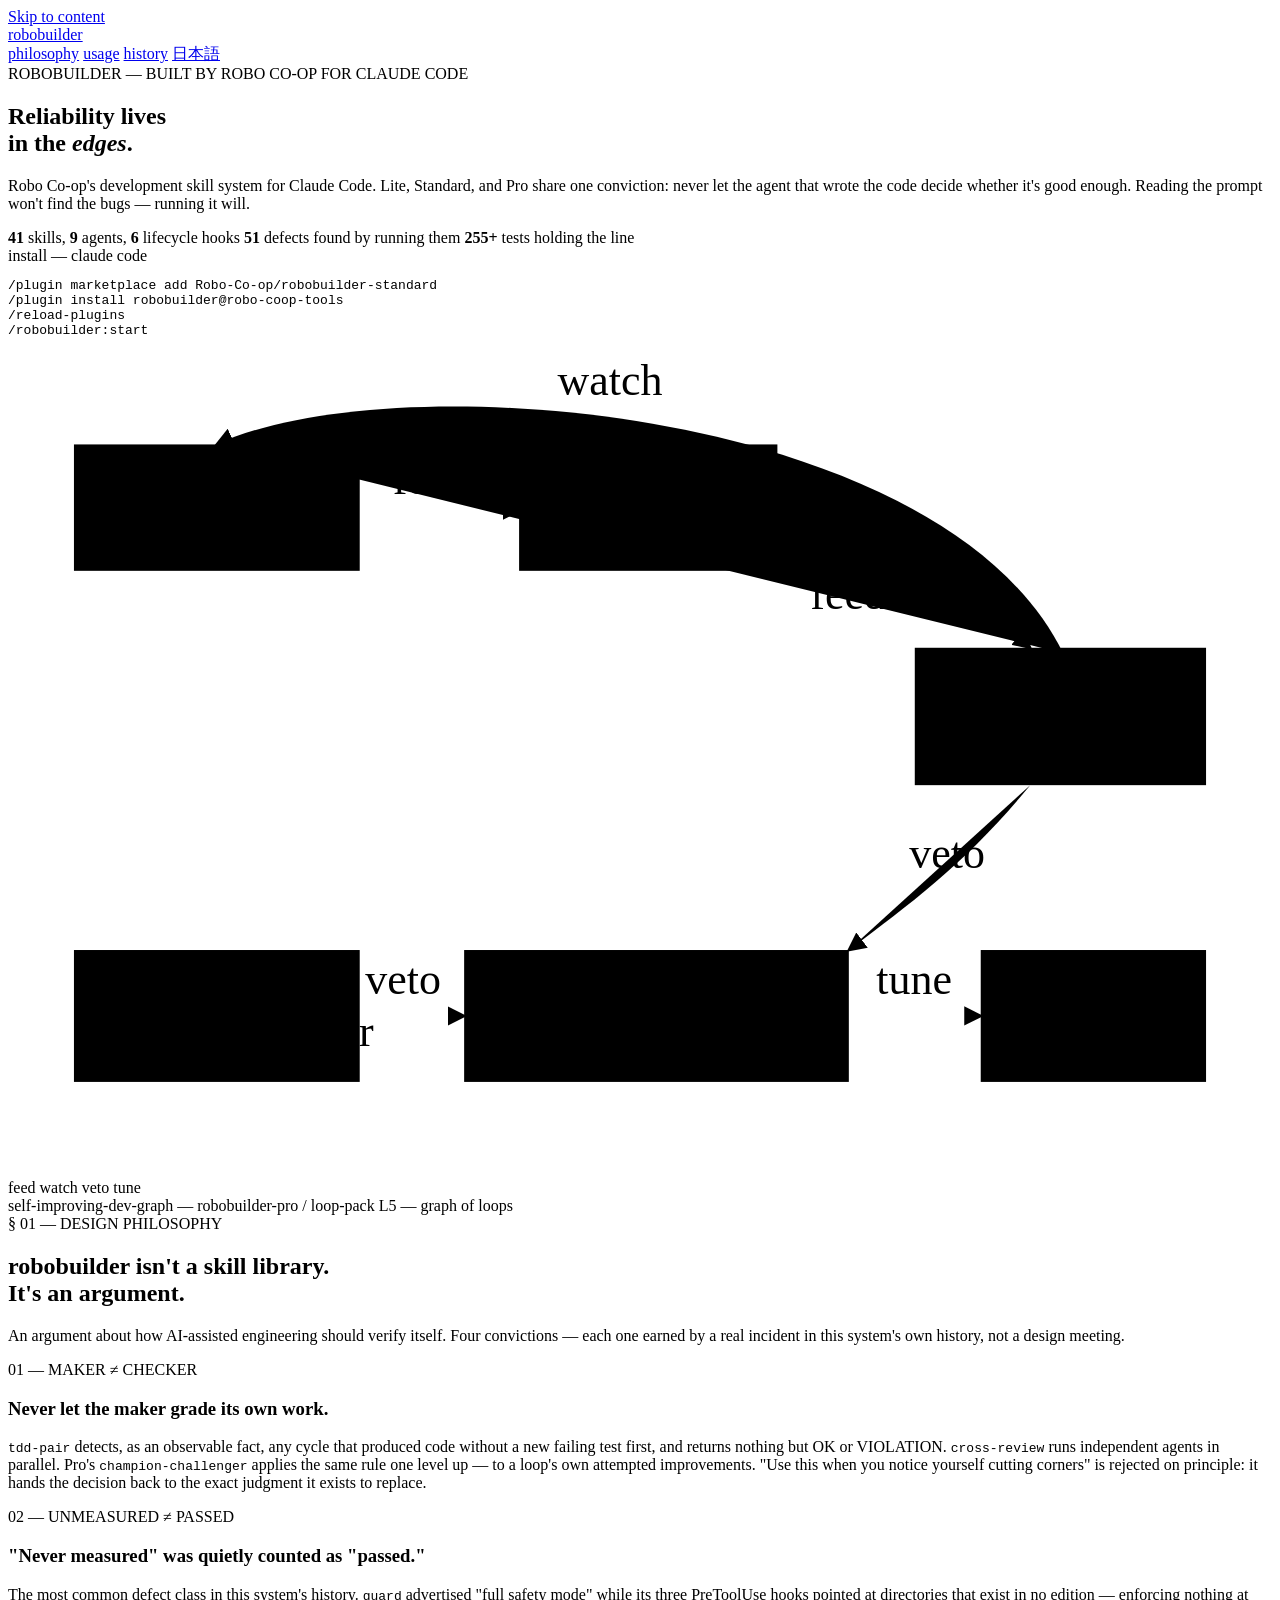
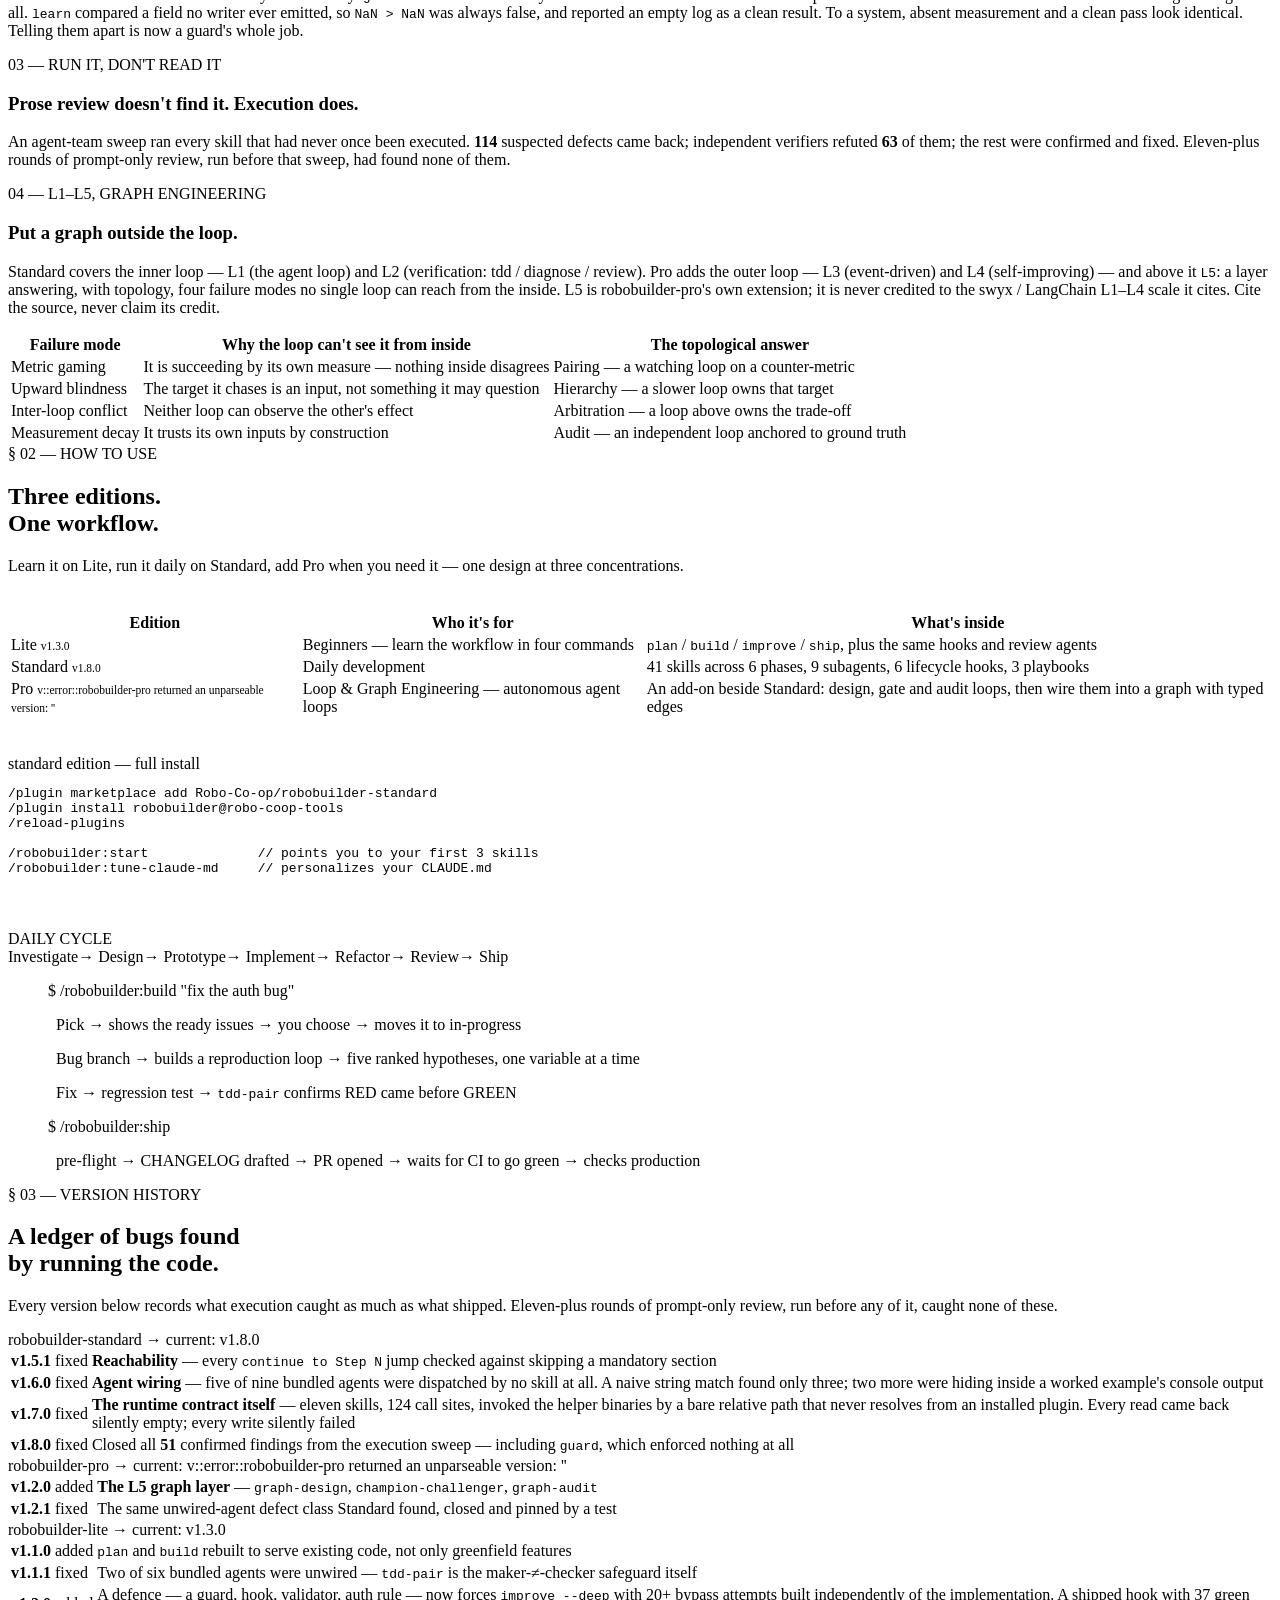
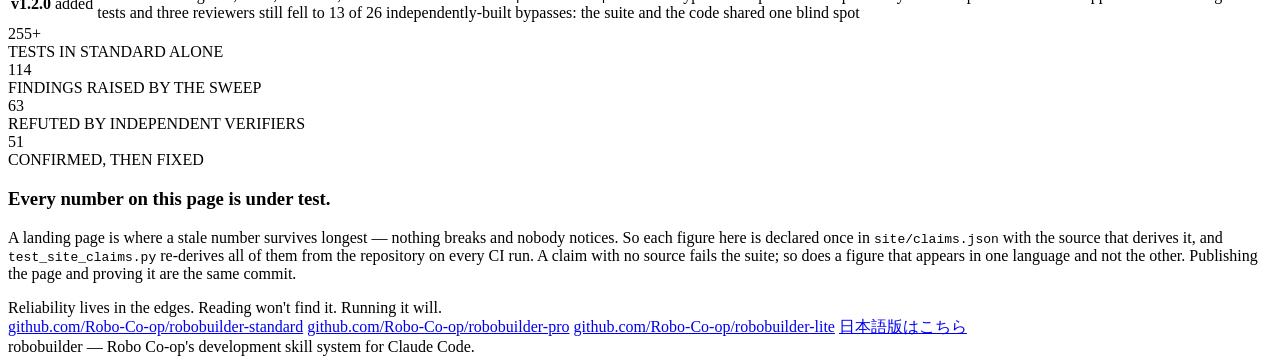
==== commit a5b7fb6f: "Sync marketplace pins: robobuilder-pro 1.3.0 -> ::error::robobuilder-pro returned an unparseable ver" ====
--- a/site/index.html
+++ b/site/index.html
@@ -213,7 +213,7 @@
             <td>41 skills across 6 phases, 9 subagents, 6 lifecycle hooks, 3 playbooks</td>
           </tr>
           <tr>
-            <td class="ed-name pro">Pro <span style="font-family:var(--font-mono);font-size:0.72rem;color:var(--ink-faint);font-weight:400;">v<span data-claim="pro_version">1.3.0</span></span></td>
+            <td class="ed-name pro">Pro <span style="font-family:var(--font-mono);font-size:0.72rem;color:var(--ink-faint);font-weight:400;">v<span data-claim="pro_version">::error::robobuilder-pro returned an unparseable version: ''</span></span></td>
             <td>Loop &amp; Graph Engineering — autonomous agent loops</td>
             <td>An add-on beside Standard: design, gate and audit loops, then wire them into a graph with typed edges</td>
           </tr>
@@ -295,7 +295,7 @@
     <div class="ledger-group">
       <div class="ledger-repo">
         <span class="repo-name">robobuilder-pro</span>
-        <span class="repo-current">→ current: v<span data-claim="pro_version">1.3.0</span></span>
+        <span class="repo-current">→ current: v<span data-claim="pro_version">::error::robobuilder-pro returned an unparseable version: ''</span></span>
       </div>
       <div class="table-scroll">
       <table class="ledger">
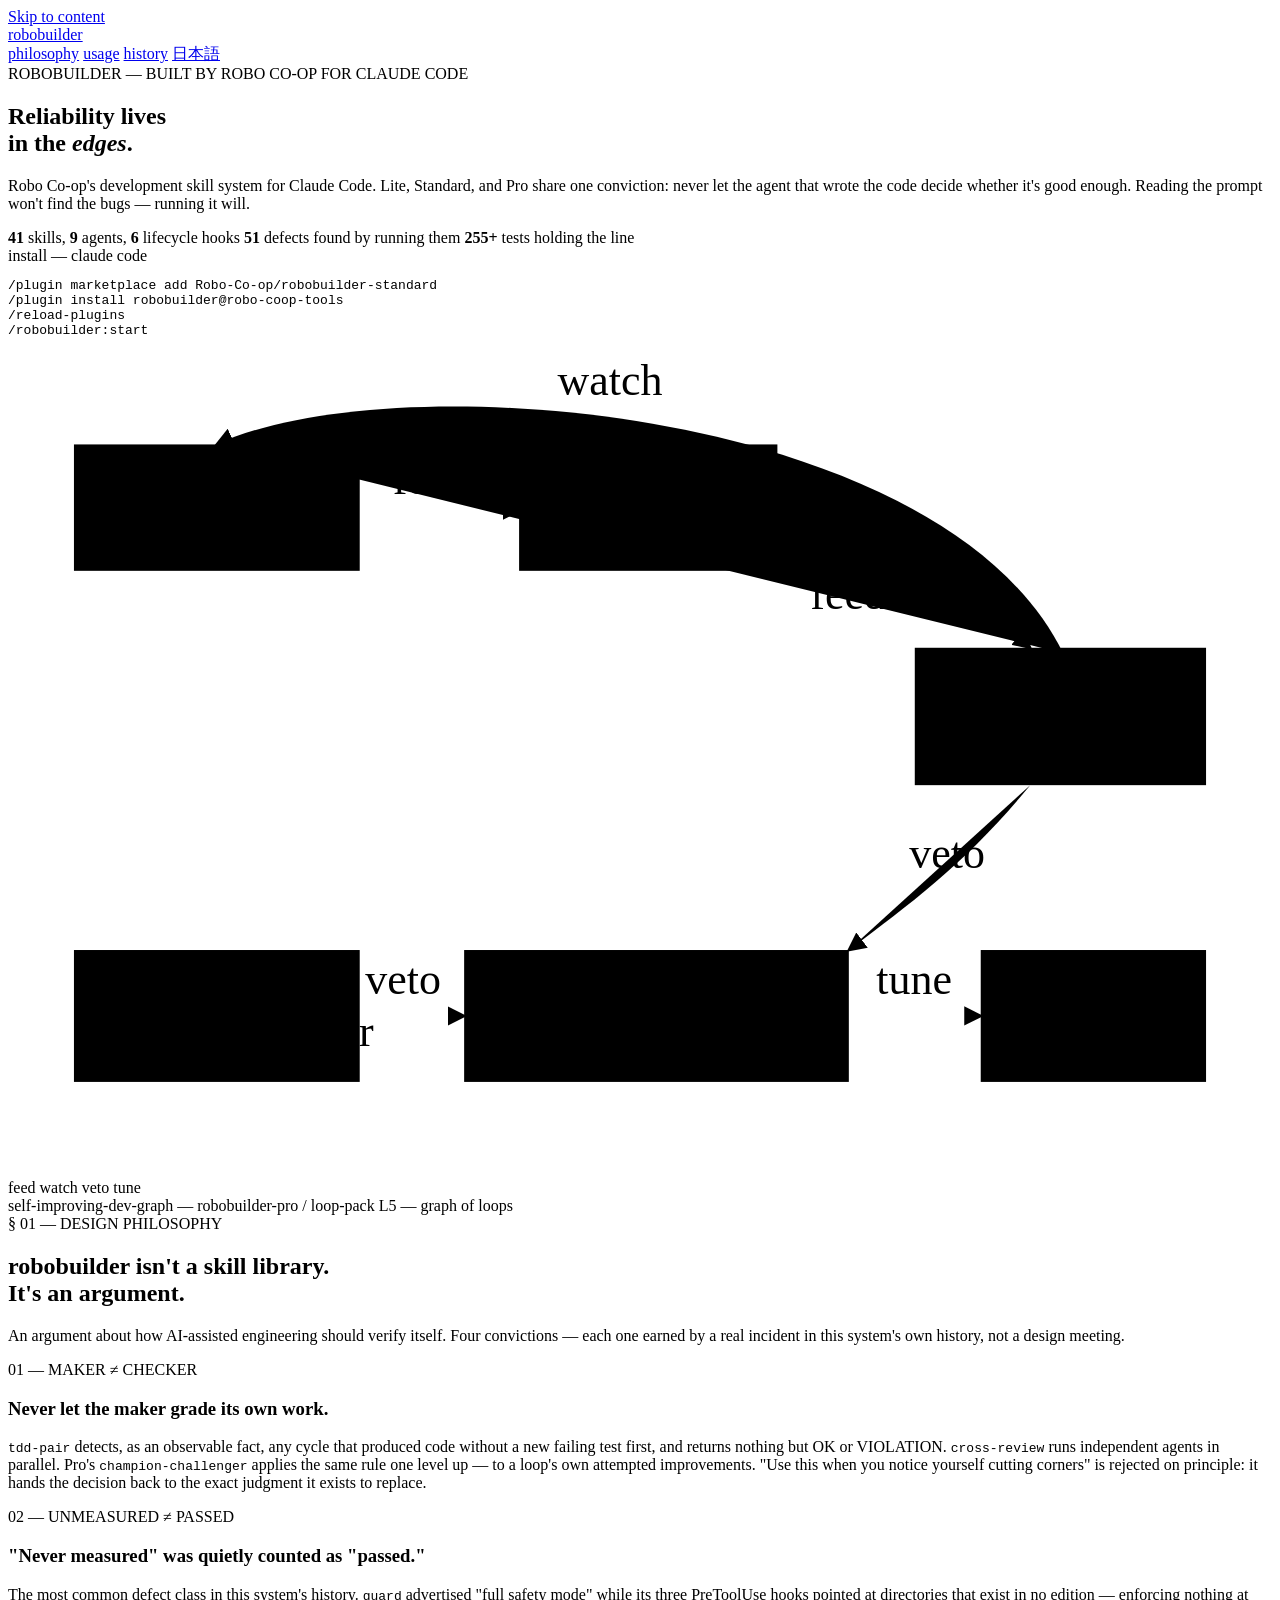
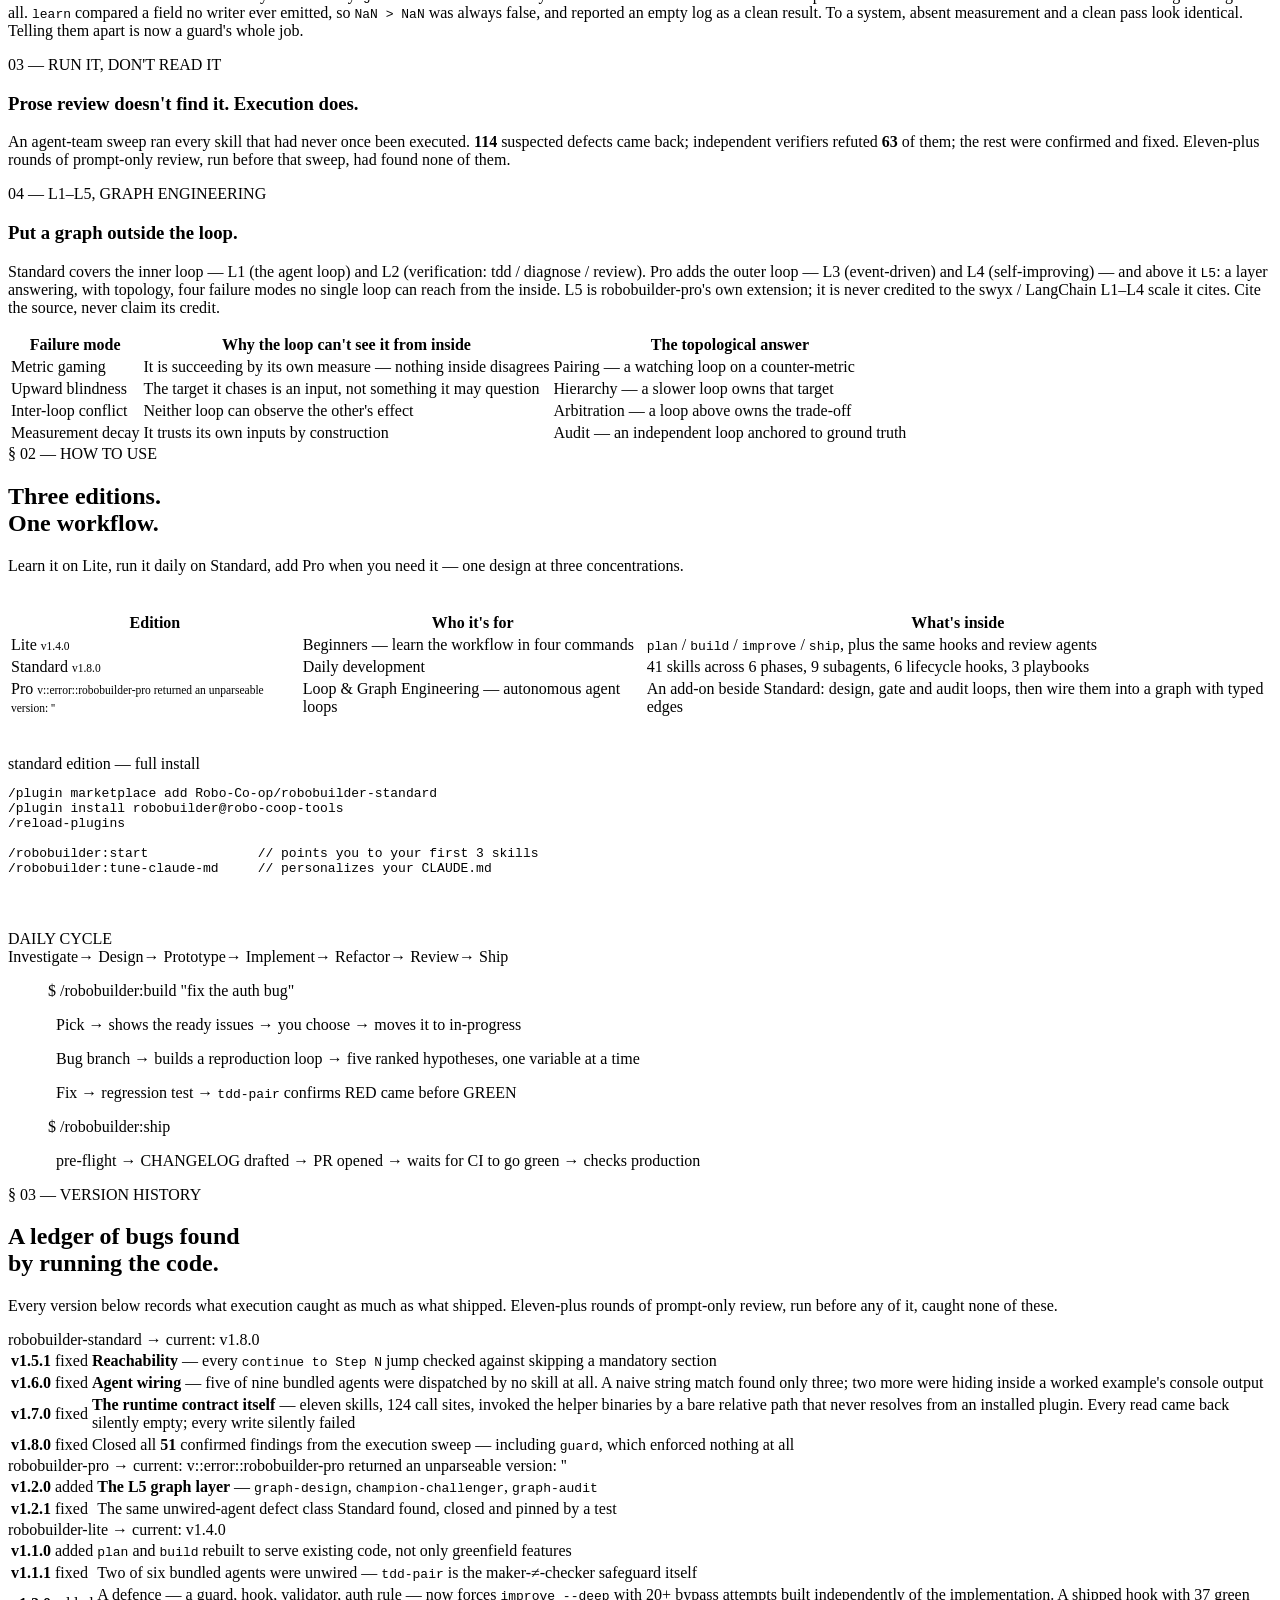
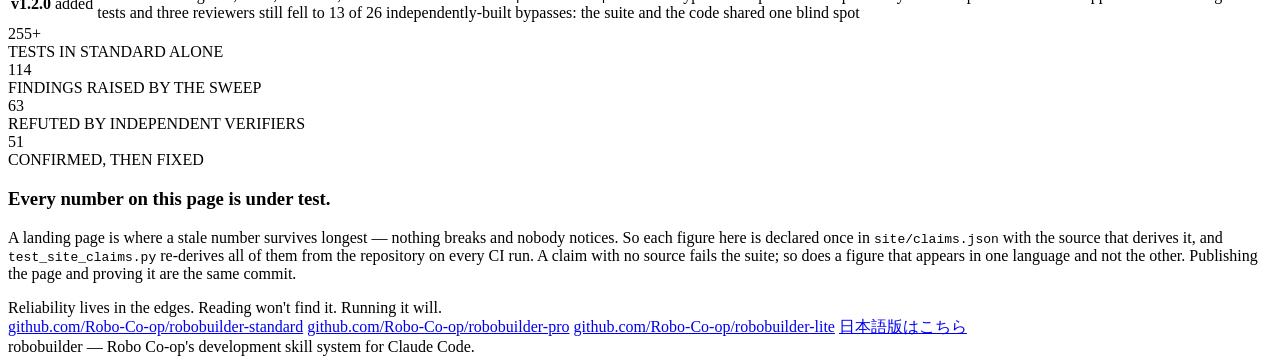
==== commit f6f03a79: "Sync marketplace pins: robobuilder-lite 1.3.0 -> 1.4.0" ====
--- a/site/index.html
+++ b/site/index.html
@@ -203,7 +203,7 @@
         <thead><tr><th>Edition</th><th>Who it's for</th><th>What's inside</th></tr></thead>
         <tbody>
           <tr>
-            <td class="ed-name lite">Lite <span style="font-family:var(--font-mono);font-size:0.72rem;color:var(--ink-faint);font-weight:400;">v<span data-claim="lite_version">1.3.0</span></span></td>
+            <td class="ed-name lite">Lite <span style="font-family:var(--font-mono);font-size:0.72rem;color:var(--ink-faint);font-weight:400;">v<span data-claim="lite_version">1.4.0</span></span></td>
             <td>Beginners — learn the workflow in four commands</td>
             <td><code>plan</code> / <code>build</code> / <code>improve</code> / <code>ship</code>, plus the same hooks and review agents</td>
           </tr>
@@ -316,7 +316,7 @@
     <div class="ledger-group">
       <div class="ledger-repo">
         <span class="repo-name">robobuilder-lite</span>
-        <span class="repo-current">→ current: v<span data-claim="lite_version">1.3.0</span></span>
+        <span class="repo-current">→ current: v<span data-claim="lite_version">1.4.0</span></span>
       </div>
       <div class="table-scroll">
       <table class="ledger">
